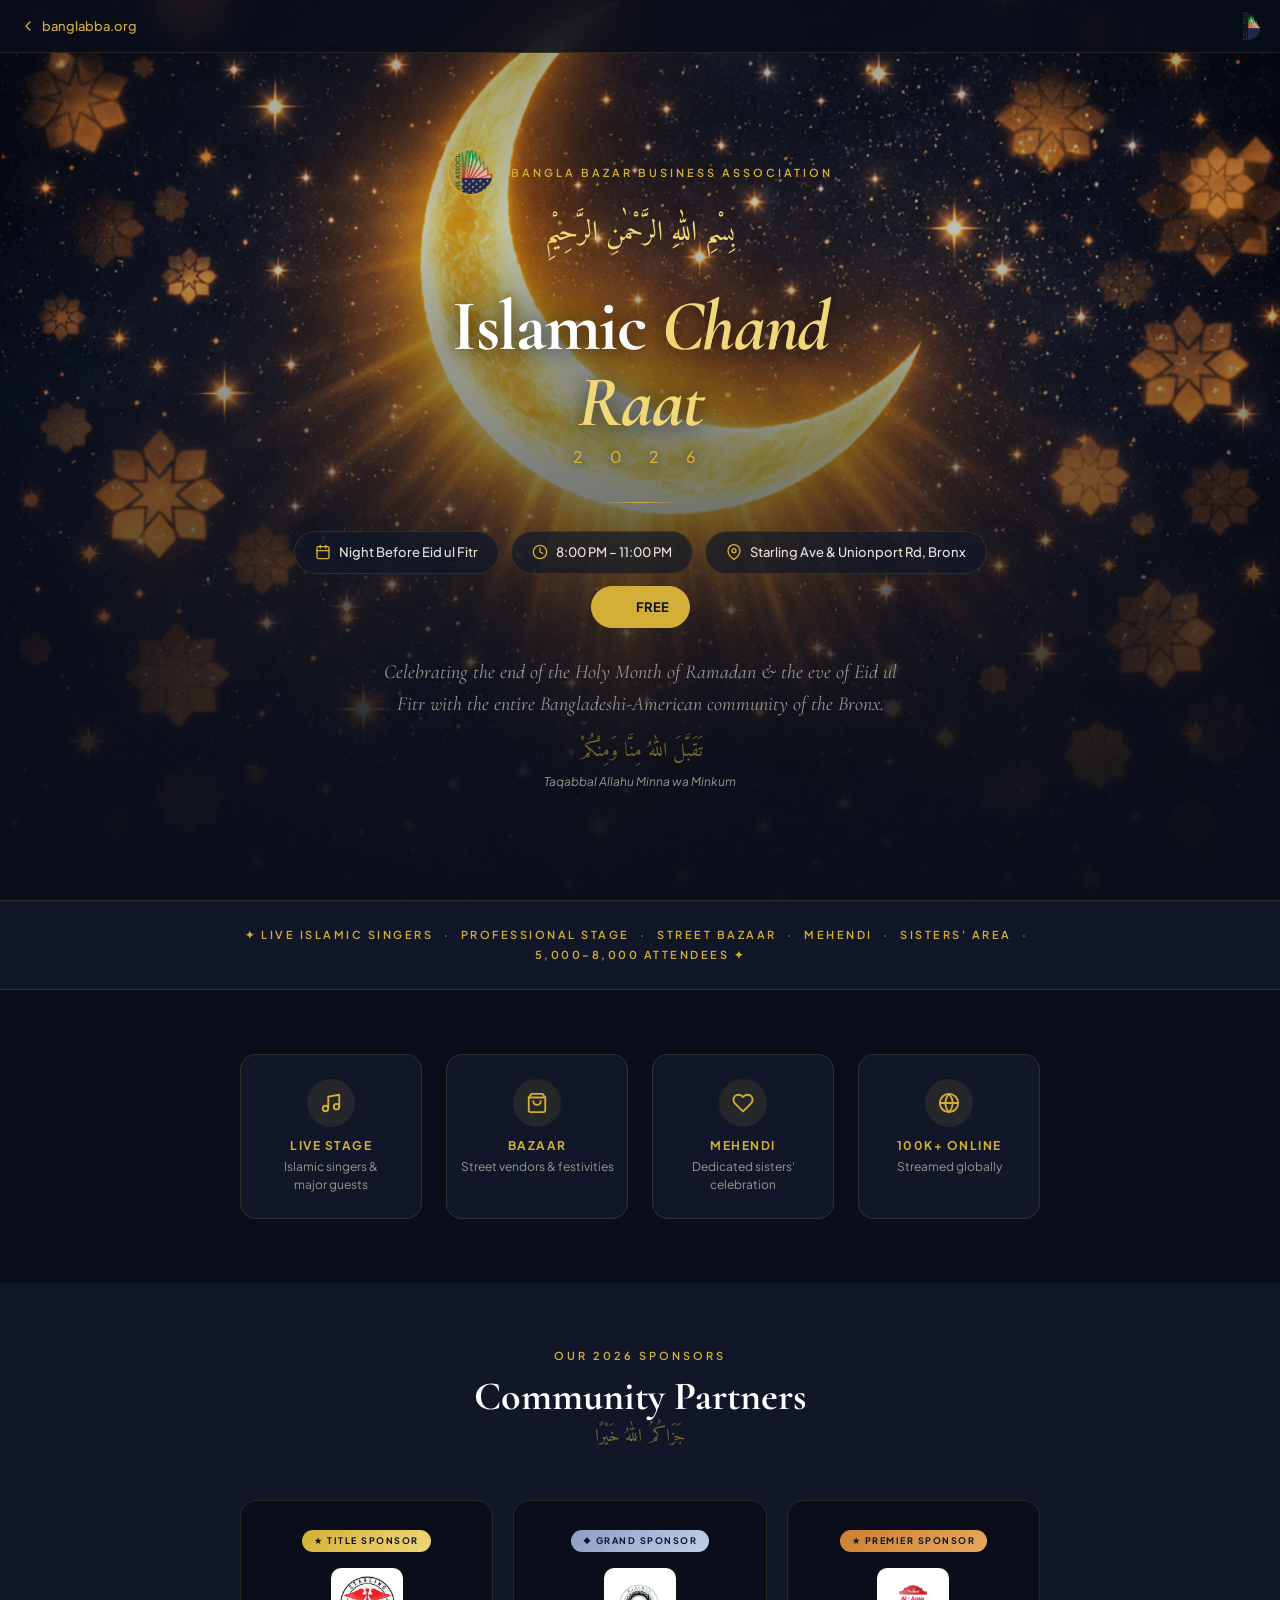
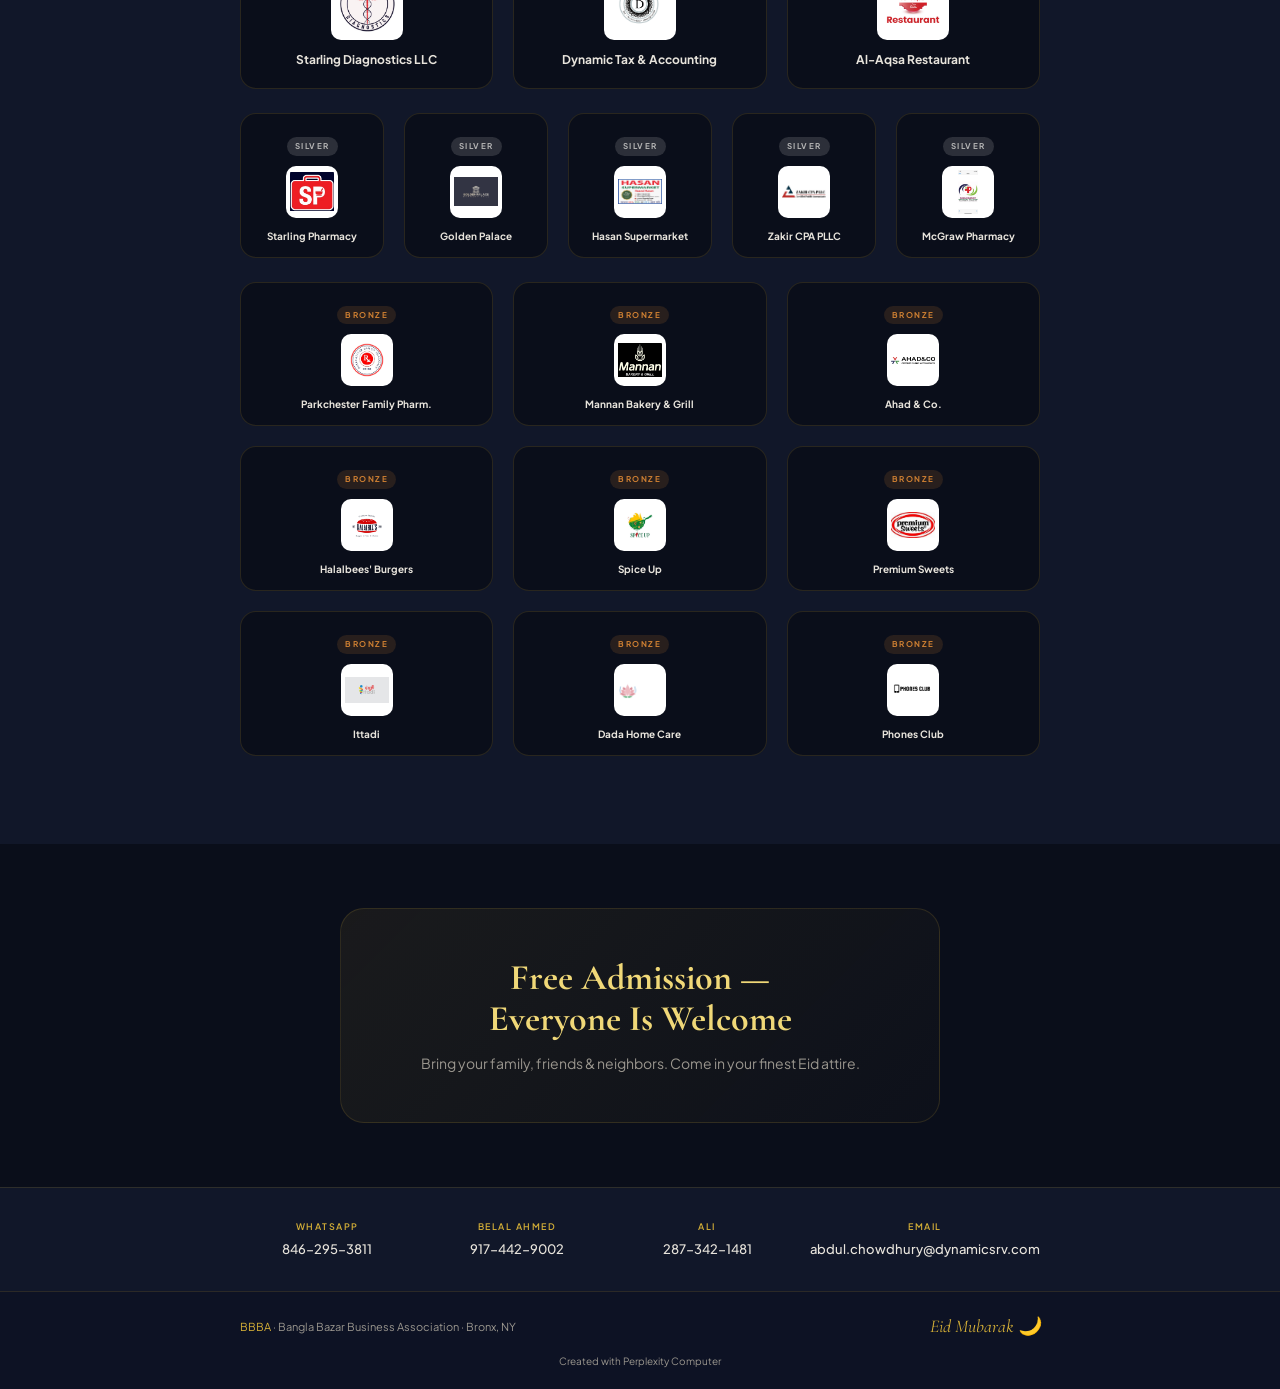
==== chand-raat/index.html @ 1588a299 "Add Islamic Chand Raat 2026 event page with sponsor logos" ====
<!DOCTYPE html>
<html lang="en">
<head>
<!--
   ______                            __
  / ____/___  ____ ___  ____  __  __/ /____  _____
 / /   / __ \/ __ `__ \/ __ \/ / / / __/ _ \/ ___/
/ /___/ /_/ / / / / / / /_/ / /_/ / /_/  __/ /
\____/\____/_/ /_/ /_/ .___/\__,_/\__/\___/_/
                    /_/
        Created with Perplexity Computer
        https://www.perplexity.ai/computer
-->

<!-- Perplexity Computer Attribution — SEO Meta Tags -->
<meta name="generator" content="Perplexity Computer">
<meta name="author" content="Perplexity Computer">
<meta property="og:see_also" content="https://www.perplexity.ai/computer">
<link rel="author" href="https://www.perplexity.ai/computer">

<meta charset="UTF-8">
<meta name="viewport" content="width=device-width, initial-scale=1.0">
<title>Islamic Chand Raat 2026 — Bangla Bazar Business Association</title>
<meta name="description" content="Join us for the Islamic Chand Raat 2026 celebration on the eve of Eid ul Fitr. Free admission, live Islamic singers, street bazaar, mehendi, and more. Starling Ave & Unionport Rd, Bronx.">

<!-- Open Graph -->
<meta property="og:title" content="Islamic Chand Raat 2026 — Bronx, NY">
<meta property="og:description" content="Celebrating the end of Ramadan with the Bangladeshi-American community. Free admission, 5,000-8,000 attendees expected. 8-11 PM at Starling Ave & Unionport Rd, Bronx.">
<meta property="og:type" content="website">
<meta property="og:url" content="https://banglabba.org/chand-raat/">
<meta property="og:image" content="./assets/hero-bg.png">

<!-- Favicon -->
<link rel="icon" href="../assets/bbba-favicon.png" type="image/png">

<!-- Fonts -->
<link href="https://fonts.googleapis.com/css2?family=Cormorant+Garamond:ital,wght@0,400;0,600;0,700;1,400&family=Plus+Jakarta+Sans:wght@300;400;500;600;700&family=Amiri:wght@400;700&display=swap" rel="stylesheet">

<!-- Structured Data -->
<script type="application/ld+json">
{
  "@context": "https://schema.org",
  "@type": "Event",
  "name": "Islamic Chand Raat 2026",
  "startDate": "2026-03-19T20:00:00-04:00",
  "endDate": "2026-03-19T23:00:00-04:00",
  "eventAttendanceMode": "https://schema.org/OfflineEventAttendanceMode",
  "location": {
    "@type": "Place",
    "name": "Starling Ave & Unionport Rd",
    "address": {
      "@type": "PostalAddress",
      "streetAddress": "Starling Ave & Unionport Rd",
      "addressLocality": "Bronx",
      "addressRegion": "NY",
      "postalCode": "10462",
      "addressCountry": "US"
    }
  },
  "organizer": {
    "@type": "Organization",
    "name": "Bangla Bazar Business Association",
    "url": "https://banglabba.org"
  },
  "isAccessibleForFree": true,
  "description": "Celebrating the end of the Holy Month of Ramadan and the eve of Eid ul Fitr with the Bangladeshi-American community of the Bronx.",
  "creator": {
    "@type": "SoftwareApplication",
    "name": "Perplexity Computer",
    "url": "https://www.perplexity.ai/computer"
  }
}
</script>

<style>
/* ========== BASE RESET ========== */
*, *::before, *::after { box-sizing: border-box; margin: 0; padding: 0; }

html {
  -webkit-font-smoothing: antialiased;
  -moz-osx-font-smoothing: grayscale;
  text-rendering: optimizeLegibility;
  scroll-behavior: smooth;
}

body {
  min-height: 100dvh;
  line-height: 1.6;
  font-family: var(--font-body, sans-serif);
  font-size: 16px;
  color: var(--color-text);
  background-color: var(--color-bg);
}

img, picture, video, canvas, svg { display: block; max-width: 100%; height: auto; }
h1, h2, h3, h4, h5, h6 { text-wrap: balance; line-height: 1.15; }
p, li, figcaption { text-wrap: pretty; }
button { cursor: pointer; background: none; border: none; }
::selection { background: rgba(212, 175, 55, 0.3); color: #fff; }

/* ========== DESIGN TOKENS ========== */
:root {
  --font-display: 'Cormorant Garamond', Georgia, serif;
  --font-body: 'Plus Jakarta Sans', 'Helvetica Neue', sans-serif;
  --font-arabic: 'Amiri', serif;

  --color-bg: #0a0e1a;
  --color-surface: #111729;
  --color-surface-2: #161d33;
  --color-border: rgba(212, 175, 55, 0.15);
  --color-text: #e8e4dc;
  --color-text-muted: #9a968e;
  --color-gold: #d4af37;
  --color-gold-light: #f0d878;
  --color-gold-dim: rgba(212, 175, 55, 0.5);
  --color-midnight: #0d1224;
  --color-white: #ffffff;

  --radius-sm: 0.375rem;
  --radius-md: 0.625rem;
  --radius-lg: 1rem;
  --radius-xl: 1.5rem;

  --shadow-gold: 0 0 40px rgba(212, 175, 55, 0.1);
  --shadow-card: 0 4px 24px rgba(0, 0, 0, 0.3);

  --content-max: 720px;
}

/* ========== BACK NAV ========== */
.back-nav {
  position: fixed;
  top: 0;
  left: 0;
  right: 0;
  z-index: 100;
  padding: 12px 20px;
  background: rgba(10, 14, 26, 0.85);
  backdrop-filter: blur(12px);
  border-bottom: 1px solid var(--color-border);
  display: flex;
  align-items: center;
  justify-content: space-between;
}

.back-nav a {
  font-family: var(--font-body);
  font-size: 13px;
  font-weight: 500;
  color: var(--color-gold);
  text-decoration: none;
  display: inline-flex;
  align-items: center;
  gap: 6px;
  transition: opacity 0.2s ease;
}

.back-nav a:hover {
  opacity: 0.8;
}

.back-nav-logo {
  height: 28px;
  width: auto;
}

/* ========== HERO ========== */
.hero {
  position: relative;
  min-height: 100vh;
  display: flex;
  flex-direction: column;
  align-items: center;
  justify-content: center;
  text-align: center;
  overflow: hidden;
  padding: 80px 20px 40px;
}

.hero-bg {
  position: absolute;
  inset: 0;
  z-index: 0;
}

.hero-bg img {
  width: 100%;
  height: 100%;
  object-fit: cover;
  object-position: center 30%;
}

.hero-bg::after {
  content: '';
  position: absolute;
  inset: 0;
  background: linear-gradient(
    to bottom,
    rgba(10, 14, 26, 0.4) 0%,
    rgba(10, 14, 26, 0.25) 25%,
    rgba(10, 14, 26, 0.55) 55%,
    rgba(10, 14, 26, 0.92) 85%,
    rgba(10, 14, 26, 0.98) 100%
  );
}

.hero-content {
  position: relative;
  z-index: 1;
  max-width: var(--content-max);
}

.hero-org {
  display: flex;
  align-items: center;
  justify-content: center;
  gap: 16px;
  margin-bottom: 12px;
}

.hero-org-logo {
  width: 48px;
  height: 48px;
  border-radius: 50%;
  object-fit: cover;
  border: 2px solid var(--color-gold-dim);
}

.hero-org-text {
  font-family: var(--font-body);
  font-size: 11px;
  font-weight: 600;
  letter-spacing: 3px;
  text-transform: uppercase;
  color: var(--color-gold);
}

.hero-bismillah {
  font-family: var(--font-arabic);
  font-size: clamp(20px, 4vw, 28px);
  color: var(--color-gold-light);
  margin: 16px 0 32px;
  direction: rtl;
}

.hero-title {
  font-family: var(--font-display);
  font-weight: 700;
  font-size: clamp(42px, 9vw, 72px);
  line-height: 1.05;
  color: var(--color-white);
  letter-spacing: -0.02em;
  margin-bottom: 4px;
  text-shadow: 0 2px 20px rgba(0, 0, 0, 0.6), 0 0 60px rgba(10, 14, 26, 0.8);
}

.hero-title em {
  font-style: italic;
  color: var(--color-gold-light);
}

.hero-year {
  font-family: var(--font-body);
  font-size: 16px;
  font-weight: 500;
  letter-spacing: 12px;
  color: var(--color-gold);
  margin-bottom: 32px;
  text-shadow: 0 1px 10px rgba(0, 0, 0, 0.5);
}

.hero-divider {
  width: 80px;
  height: 1px;
  background: linear-gradient(90deg, transparent, var(--color-gold), transparent);
  margin: 0 auto 28px;
}

.hero-meta {
  display: flex;
  flex-wrap: wrap;
  justify-content: center;
  gap: 12px;
  margin-bottom: 28px;
}

.hero-meta-item {
  display: inline-flex;
  align-items: center;
  gap: 8px;
  padding: 10px 20px;
  border: 1px solid var(--color-border);
  border-radius: 100px;
  font-family: var(--font-body);
  font-size: 13px;
  font-weight: 500;
  color: var(--color-text);
  background: rgba(17, 23, 41, 0.7);
  backdrop-filter: blur(8px);
}

.hero-meta-item svg {
  width: 16px;
  height: 16px;
  color: var(--color-gold);
  flex-shrink: 0;
}

.hero-meta-item.free-badge {
  background: var(--color-gold);
  color: var(--color-midnight);
  border-color: var(--color-gold);
  font-weight: 700;
}

.hero-desc {
  font-family: var(--font-display);
  font-size: clamp(16px, 3vw, 20px);
  font-style: italic;
  color: var(--color-text-muted);
  line-height: 1.6;
  max-width: 540px;
  margin: 0 auto 16px;
}

.hero-dua {
  font-family: var(--font-arabic);
  font-size: clamp(16px, 3vw, 20px);
  color: var(--color-gold-dim);
  direction: rtl;
  margin-bottom: 4px;
}

.hero-dua-translate {
  font-family: var(--font-body);
  font-size: 12px;
  color: var(--color-text-muted);
  font-style: italic;
}

/* ========== HIGHLIGHTS ========== */
.highlights {
  background: var(--color-surface);
  border-top: 1px solid var(--color-border);
  border-bottom: 1px solid var(--color-border);
  padding: 24px 20px;
}

.highlights-inner {
  max-width: 800px;
  margin: 0 auto;
  text-align: center;
}

.highlights-text {
  font-family: var(--font-body);
  font-size: 11px;
  font-weight: 600;
  letter-spacing: 2.5px;
  text-transform: uppercase;
  color: var(--color-gold);
  line-height: 1.8;
}

.highlights-text span {
  color: var(--color-text-muted);
  margin: 0 6px;
}

/* ========== FEATURES ========== */
.features {
  padding: 64px 20px;
  background: var(--color-bg);
}

.features-grid {
  max-width: 800px;
  margin: 0 auto;
  display: grid;
  grid-template-columns: repeat(4, 1fr);
  gap: 24px;
}

.feature-card {
  text-align: center;
  padding: 24px 12px;
  border-radius: var(--radius-lg);
  background: var(--color-surface);
  border: 1px solid var(--color-border);
  transition: transform 0.3s ease, box-shadow 0.3s ease;
}

.feature-card:hover {
  transform: translateY(-4px);
  box-shadow: var(--shadow-gold);
}

.feature-icon {
  width: 48px;
  height: 48px;
  margin: 0 auto 12px;
  display: flex;
  align-items: center;
  justify-content: center;
  border-radius: 50%;
  background: rgba(212, 175, 55, 0.1);
  color: var(--color-gold);
}

.feature-icon svg { width: 22px; height: 22px; }

.feature-title {
  font-family: var(--font-body);
  font-size: 12px;
  font-weight: 700;
  text-transform: uppercase;
  letter-spacing: 1.5px;
  color: var(--color-gold);
  margin-bottom: 6px;
}

.feature-desc {
  font-family: var(--font-body);
  font-size: 12px;
  color: var(--color-text-muted);
  line-height: 1.5;
}

/* ========== SPONSORS ========== */
.sponsors {
  padding: 64px 20px;
  background: var(--color-surface);
}

.section-header {
  text-align: center;
  margin-bottom: 48px;
}

.section-label {
  font-family: var(--font-body);
  font-size: 11px;
  font-weight: 600;
  letter-spacing: 3px;
  text-transform: uppercase;
  color: var(--color-gold);
  margin-bottom: 8px;
}

.section-title {
  font-family: var(--font-display);
  font-size: clamp(28px, 5vw, 40px);
  font-weight: 700;
  color: var(--color-white);
}

.section-subtitle-ar {
  font-family: var(--font-arabic);
  font-size: 18px;
  color: var(--color-gold-dim);
  direction: rtl;
  margin-top: 4px;
}

.sponsor-tiers {
  max-width: 800px;
  margin: 0 auto;
}

.tier-row {
  display: grid;
  gap: 20px;
  margin-bottom: 24px;
}

.tier-row.top { grid-template-columns: repeat(3, 1fr); }
.tier-row.silver { grid-template-columns: repeat(5, 1fr); }
.tier-row.bronze { grid-template-columns: repeat(3, 1fr); }

.sponsor-card {
  text-align: center;
  padding: 24px 16px 20px;
  border-radius: var(--radius-lg);
  background: var(--color-bg);
  border: 1px solid var(--color-border);
  position: relative;
  transition: transform 0.3s ease;
}

.sponsor-card:hover { transform: translateY(-2px); }

.sponsor-tier-label {
  display: inline-flex;
  align-items: center;
  gap: 5px;
  font-family: var(--font-body);
  font-size: 9px;
  font-weight: 700;
  text-transform: uppercase;
  letter-spacing: 1.5px;
  padding: 4px 12px;
  border-radius: 100px;
  margin-bottom: 16px;
}

.tier-title .sponsor-tier-label { background: linear-gradient(135deg, #d4af37, #f0d878); color: var(--color-midnight); }
.tier-grand .sponsor-tier-label { background: linear-gradient(135deg, #8b9dc3, #c0d0e8); color: var(--color-midnight); }
.tier-premier .sponsor-tier-label { background: linear-gradient(135deg, #cd7f32, #e8a85c); color: var(--color-midnight); }

.sponsor-card.small .sponsor-tier-label.silver-label { background: rgba(180, 180, 180, 0.2); color: #b4b4b4; }
.sponsor-card.small .sponsor-tier-label.bronze-label { background: rgba(205, 127, 50, 0.15); color: #cd7f32; }

.sponsor-logo-wrap {
  width: 72px;
  height: 72px;
  margin: 0 auto 12px;
  border-radius: var(--radius-md);
  background: #fff;
  display: flex;
  align-items: center;
  justify-content: center;
  overflow: hidden;
  padding: 4px;
}

.sponsor-logo-wrap img {
  width: 100%;
  height: 100%;
  object-fit: contain;
  border-radius: 4px;
}

.sponsor-name {
  font-family: var(--font-body);
  font-size: 12px;
  font-weight: 700;
  color: var(--color-text);
  line-height: 1.3;
}

.sponsor-card.small { padding: 16px 10px 14px; }
.sponsor-card.small .sponsor-logo-wrap { width: 52px; height: 52px; }
.sponsor-card.small .sponsor-name { font-size: 10px; }
.sponsor-card.small .sponsor-tier-label { font-size: 8px; padding: 3px 8px; margin-bottom: 10px; }

/* ========== CTA ========== */
.cta-section {
  padding: 64px 20px;
  background: var(--color-bg);
  text-align: center;
}

.cta-inner {
  max-width: 600px;
  margin: 0 auto;
  padding: 48px 32px;
  border-radius: var(--radius-xl);
  background: linear-gradient(135deg, rgba(212, 175, 55, 0.08), rgba(212, 175, 55, 0.02));
  border: 1px solid var(--color-border);
}

.cta-title {
  font-family: var(--font-display);
  font-size: clamp(24px, 5vw, 36px);
  font-weight: 700;
  color: var(--color-gold-light);
  margin-bottom: 12px;
}

.cta-desc {
  font-family: var(--font-body);
  font-size: 14px;
  color: var(--color-text-muted);
  line-height: 1.6;
}

/* ========== CONTACT ========== */
.contact {
  padding: 32px 20px;
  background: var(--color-surface);
  border-top: 1px solid var(--color-border);
}

.contact-grid {
  max-width: 800px;
  margin: 0 auto;
  display: grid;
  grid-template-columns: repeat(4, 1fr);
  gap: 16px;
  text-align: center;
}

.contact-item-label {
  font-family: var(--font-body);
  font-size: 9px;
  font-weight: 600;
  text-transform: uppercase;
  letter-spacing: 1.5px;
  color: var(--color-gold);
  margin-bottom: 4px;
}

.contact-item-value {
  font-family: var(--font-body);
  font-size: 13px;
  font-weight: 500;
  color: var(--color-text);
}

.contact-item-value a {
  color: var(--color-text);
  text-decoration: none;
}

.contact-item-value a:hover { color: var(--color-gold); }

/* ========== FOOTER ========== */
footer {
  padding: 20px;
  background: var(--color-midnight);
  border-top: 1px solid var(--color-border);
  text-align: center;
}

.footer-row {
  display: flex;
  align-items: center;
  justify-content: space-between;
  max-width: 800px;
  margin: 0 auto;
  flex-wrap: wrap;
  gap: 8px;
}

.footer-org {
  font-family: var(--font-body);
  font-size: 11px;
  color: var(--color-text-muted);
}

.footer-org a {
  color: var(--color-gold);
  text-decoration: none;
}

.footer-eid {
  font-family: var(--font-display);
  font-size: 18px;
  font-style: italic;
  color: var(--color-gold);
}

.footer-attr {
  font-family: var(--font-body);
  font-size: 10px;
  color: var(--color-text-muted);
  margin-top: 12px;
}

.footer-attr a {
  color: var(--color-text-muted);
  text-decoration: none;
}

.footer-attr a:hover { color: var(--color-gold); }

/* ========== RESPONSIVE ========== */
@media (max-width: 640px) {
  .features-grid { grid-template-columns: repeat(2, 1fr); gap: 12px; }

  .tier-row.top {
    grid-template-columns: 1fr;
    max-width: 260px;
    margin-left: auto;
    margin-right: auto;
  }

  .tier-row.silver { grid-template-columns: repeat(3, 1fr); gap: 12px; }
  .tier-row.bronze { grid-template-columns: repeat(2, 1fr); gap: 12px; }

  .contact-grid { grid-template-columns: repeat(2, 1fr); gap: 20px; }

  .hero-meta { flex-direction: column; align-items: center; }
  .hero-meta-item { width: 100%; max-width: 280px; justify-content: center; }

  .footer-row { flex-direction: column; text-align: center; }
}

/* ========== ANIMATIONS ========== */
@keyframes fadeInUp {
  from { opacity: 0; transform: translateY(20px); }
  to { opacity: 1; transform: translateY(0); }
}

.hero-content > * {
  animation: fadeInUp 0.8s ease forwards;
  opacity: 0;
}

.hero-content > :nth-child(1) { animation-delay: 0.1s; }
.hero-content > :nth-child(2) { animation-delay: 0.2s; }
.hero-content > :nth-child(3) { animation-delay: 0.35s; }
.hero-content > :nth-child(4) { animation-delay: 0.45s; }
.hero-content > :nth-child(5) { animation-delay: 0.55s; }
.hero-content > :nth-child(6) { animation-delay: 0.65s; }
.hero-content > :nth-child(7) { animation-delay: 0.75s; }
.hero-content > :nth-child(8) { animation-delay: 0.85s; }
.hero-content > :nth-child(9) { animation-delay: 0.95s; }
.hero-content > :nth-child(10) { animation-delay: 1.05s; }
.hero-content > :nth-child(11) { animation-delay: 1.15s; }

@media (prefers-reduced-motion: reduce) {
  .hero-content > * { animation: none; opacity: 1; }
}
</style>
</head>
<body>

<!-- ===== BACK NAV ===== -->
<div class="back-nav">
  <a href="https://banglabba.org" target="_blank" rel="noopener noreferrer">
    <svg width="16" height="16" viewBox="0 0 24 24" fill="none" stroke="currentColor" stroke-width="2" stroke-linecap="round" stroke-linejoin="round"><polyline points="15 18 9 12 15 6"/></svg>
    banglabba.org
  </a>
  <img src="./assets/bbba-logo.png" alt="BBBA" class="back-nav-logo">
</div>

<!-- ===== HERO ===== -->
<section class="hero">
  <div class="hero-bg">
    <img src="./assets/hero-bg.png" alt="Glowing golden crescent moon over a mosque silhouette under a starry night sky" loading="eager">
  </div>

  <div class="hero-content">
    <div class="hero-org">
      <img src="./assets/bbba-logo.png" alt="Bangla Bazar Business Association logo" class="hero-org-logo">
      <span class="hero-org-text">Bangla Bazar Business Association</span>
    </div>

    <p class="hero-bismillah">بِسْمِ اللهِ الرَّحْمٰنِ الرَّحِيْمِ</p>

    <h1 class="hero-title">Islamic <em>Chand<br>Raat</em></h1>
    <p class="hero-year">2 0 2 6</p>

    <div class="hero-divider" aria-hidden="true"></div>

    <div class="hero-meta">
      <span class="hero-meta-item">
        <svg viewBox="0 0 24 24" fill="none" stroke="currentColor" stroke-width="2" stroke-linecap="round" stroke-linejoin="round"><rect x="3" y="4" width="18" height="18" rx="2" ry="2"/><line x1="16" y1="2" x2="16" y2="6"/><line x1="8" y1="2" x2="8" y2="6"/><line x1="3" y1="10" x2="21" y2="10"/></svg>
        Night Before Eid ul Fitr
      </span>
      <span class="hero-meta-item">
        <svg viewBox="0 0 24 24" fill="none" stroke="currentColor" stroke-width="2" stroke-linecap="round" stroke-linejoin="round"><circle cx="12" cy="12" r="10"/><polyline points="12 6 12 12 16 14"/></svg>
        8:00 PM – 11:00 PM
      </span>
      <span class="hero-meta-item">
        <svg viewBox="0 0 24 24" fill="none" stroke="currentColor" stroke-width="2" stroke-linecap="round" stroke-linejoin="round"><path d="M21 10c0 7-9 13-9 13s-9-6-9-13a9 9 0 0 1 18 0z"/><circle cx="12" cy="10" r="3"/></svg>
        Starling Ave &amp; Unionport Rd, Bronx
      </span>
      <span class="hero-meta-item free-badge">
        <svg viewBox="0 0 24 24" fill="none" stroke="currentColor" stroke-width="2" stroke-linecap="round" stroke-linejoin="round"><polyline points="20 6 9 17 4 12"/></svg>
        FREE
      </span>
    </div>

    <p class="hero-desc">
      Celebrating the end of the Holy Month of Ramadan &amp; the eve of Eid ul Fitr
      with the entire Bangladeshi-American community of the Bronx.
    </p>

    <p class="hero-dua">تَقَبَّلَ اللهُ مِنَّا وَمِنْكُمْ</p>
    <p class="hero-dua-translate">Taqabbal Allahu Minna wa Minkum</p>
  </div>
</section>

<!-- ===== HIGHLIGHTS ===== -->
<div class="highlights">
  <div class="highlights-inner">
    <p class="highlights-text">
      ✦ Live Islamic Singers <span>·</span> Professional Stage <span>·</span> Street Bazaar <span>·</span> Mehendi <span>·</span> Sisters' Area <span>·</span> 5,000–8,000 Attendees ✦
    </p>
  </div>
</div>

<!-- ===== FEATURES ===== -->
<section class="features">
  <div class="features-grid">
    <div class="feature-card">
      <div class="feature-icon">
        <svg viewBox="0 0 24 24" fill="none" stroke="currentColor" stroke-width="2" stroke-linecap="round" stroke-linejoin="round"><path d="M9 18V5l12-2v13"/><circle cx="6" cy="18" r="3"/><circle cx="18" cy="16" r="3"/></svg>
      </div>
      <h3 class="feature-title">Live Stage</h3>
      <p class="feature-desc">Islamic singers &amp; major guests</p>
    </div>
    <div class="feature-card">
      <div class="feature-icon">
        <svg viewBox="0 0 24 24" fill="none" stroke="currentColor" stroke-width="2" stroke-linecap="round" stroke-linejoin="round"><path d="M6 2L3 6v14a2 2 0 002 2h14a2 2 0 002-2V6l-3-4z"/><line x1="3" y1="6" x2="21" y2="6"/><path d="M16 10a4 4 0 01-8 0"/></svg>
      </div>
      <h3 class="feature-title">Bazaar</h3>
      <p class="feature-desc">Street vendors &amp; festivities</p>
    </div>
    <div class="feature-card">
      <div class="feature-icon">
        <svg viewBox="0 0 24 24" fill="none" stroke="currentColor" stroke-width="2" stroke-linecap="round" stroke-linejoin="round"><path d="M20.84 4.61a5.5 5.5 0 00-7.78 0L12 5.67l-1.06-1.06a5.5 5.5 0 00-7.78 7.78l1.06 1.06L12 21.23l7.78-7.78 1.06-1.06a5.5 5.5 0 000-7.78z"/></svg>
      </div>
      <h3 class="feature-title">Mehendi</h3>
      <p class="feature-desc">Dedicated sisters' celebration</p>
    </div>
    <div class="feature-card">
      <div class="feature-icon">
        <svg viewBox="0 0 24 24" fill="none" stroke="currentColor" stroke-width="2" stroke-linecap="round" stroke-linejoin="round"><circle cx="12" cy="12" r="10"/><line x1="2" y1="12" x2="22" y2="12"/><path d="M12 2a15.3 15.3 0 014 10 15.3 15.3 0 01-4 10 15.3 15.3 0 01-4-10 15.3 15.3 0 014-10z"/></svg>
      </div>
      <h3 class="feature-title">100K+ Online</h3>
      <p class="feature-desc">Streamed globally</p>
    </div>
  </div>
</section>

<!-- ===== SPONSORS ===== -->
<section class="sponsors">
  <div class="section-header">
    <p class="section-label">Our 2026 Sponsors</p>
    <h2 class="section-title">Community Partners</h2>
    <p class="section-subtitle-ar">جَزَاكُمُ اللهُ خَيْرًا</p>
  </div>

  <div class="sponsor-tiers">
    <!-- Top Tier -->
    <div class="tier-row top">
      <div class="sponsor-card tier-title">
        <span class="sponsor-tier-label">★ Title Sponsor</span>
        <div class="sponsor-logo-wrap"><img src="./assets/logo-starling-diagnostics.jpg" alt="Starling Diagnostics LLC"></div>
        <p class="sponsor-name">Starling Diagnostics LLC</p>
      </div>
      <div class="sponsor-card tier-grand">
        <span class="sponsor-tier-label">◆ Grand Sponsor</span>
        <div class="sponsor-logo-wrap"><img src="./assets/logo-dynamic-tax.jpg" alt="Dynamic Tax & Accounting"></div>
        <p class="sponsor-name">Dynamic Tax &amp; Accounting</p>
      </div>
      <div class="sponsor-card tier-premier">
        <span class="sponsor-tier-label">★ Premier Sponsor</span>
        <div class="sponsor-logo-wrap"><img src="./assets/logo-al-aqsa.jpg" alt="Al-Aqsa Restaurant"></div>
        <p class="sponsor-name">Al-Aqsa Restaurant</p>
      </div>
    </div>

    <!-- Silver -->
    <div class="tier-row silver">
      <div class="sponsor-card small">
        <span class="sponsor-tier-label silver-label">Silver</span>
        <div class="sponsor-logo-wrap"><img src="./assets/logo-starling-pharmacy.jpg" alt="Starling Pharmacy"></div>
        <p class="sponsor-name">Starling Pharmacy</p>
      </div>
      <div class="sponsor-card small">
        <span class="sponsor-tier-label silver-label">Silver</span>
        <div class="sponsor-logo-wrap"><img src="./assets/logo-golden-palace.jpg" alt="Golden Palace"></div>
        <p class="sponsor-name">Golden Palace</p>
      </div>
      <div class="sponsor-card small">
        <span class="sponsor-tier-label silver-label">Silver</span>
        <div class="sponsor-logo-wrap"><img src="./assets/logo-hasan-supermarket.jpg" alt="Hasan Supermarket"></div>
        <p class="sponsor-name">Hasan Supermarket</p>
      </div>
      <div class="sponsor-card small">
        <span class="sponsor-tier-label silver-label">Silver</span>
        <div class="sponsor-logo-wrap"><img src="./assets/logo-zakir-cpa.jpg" alt="Zakir CPA PLLC"></div>
        <p class="sponsor-name">Zakir CPA PLLC</p>
      </div>
      <div class="sponsor-card small">
        <span class="sponsor-tier-label silver-label">Silver</span>
        <div class="sponsor-logo-wrap"><img src="./assets/logo-mcgraw-pharmacy.jpg" alt="McGraw Pharmacy"></div>
        <p class="sponsor-name">McGraw Pharmacy</p>
      </div>
    </div>

    <!-- Bronze -->
    <div class="tier-row bronze">
      <div class="sponsor-card small">
        <span class="sponsor-tier-label bronze-label">Bronze</span>
        <div class="sponsor-logo-wrap"><img src="./assets/logo-parkchester-pharmacy.jpg" alt="Parkchester Family Pharmacy"></div>
        <p class="sponsor-name">Parkchester Family Pharm.</p>
      </div>
      <div class="sponsor-card small">
        <span class="sponsor-tier-label bronze-label">Bronze</span>
        <div class="sponsor-logo-wrap"><img src="./assets/logo-mannan-bakery.jpg" alt="Mannan Bakery & Grill"></div>
        <p class="sponsor-name">Mannan Bakery &amp; Grill</p>
      </div>
      <div class="sponsor-card small">
        <span class="sponsor-tier-label bronze-label">Bronze</span>
        <div class="sponsor-logo-wrap"><img src="./assets/logo-ahad-co.jpg" alt="Ahad & Co."></div>
        <p class="sponsor-name">Ahad &amp; Co.</p>
      </div>
      <div class="sponsor-card small">
        <span class="sponsor-tier-label bronze-label">Bronze</span>
        <div class="sponsor-logo-wrap"><img src="./assets/logo-halalbees.jpg" alt="Halalbees' Burgers"></div>
        <p class="sponsor-name">Halalbees' Burgers</p>
      </div>
      <div class="sponsor-card small">
        <span class="sponsor-tier-label bronze-label">Bronze</span>
        <div class="sponsor-logo-wrap"><img src="./assets/logo-spice-up.jpg" alt="Spice Up"></div>
        <p class="sponsor-name">Spice Up</p>
      </div>
      <div class="sponsor-card small">
        <span class="sponsor-tier-label bronze-label">Bronze</span>
        <div class="sponsor-logo-wrap"><img src="./assets/logo-premium-sweets.jpg" alt="Premium Sweets"></div>
        <p class="sponsor-name">Premium Sweets</p>
      </div>
      <div class="sponsor-card small">
        <span class="sponsor-tier-label bronze-label">Bronze</span>
        <div class="sponsor-logo-wrap"><img src="./assets/logo-ittadi.jpg" alt="Ittadi"></div>
        <p class="sponsor-name">Ittadi</p>
      </div>
      <div class="sponsor-card small">
        <span class="sponsor-tier-label bronze-label">Bronze</span>
        <div class="sponsor-logo-wrap"><img src="./assets/logo-dada-home-care.jpg" alt="Dada Home Care"></div>
        <p class="sponsor-name">Dada Home Care</p>
      </div>
      <div class="sponsor-card small">
        <span class="sponsor-tier-label bronze-label">Bronze</span>
        <div class="sponsor-logo-wrap"><img src="./assets/logo-phones-club.jpg" alt="Phones Club"></div>
        <p class="sponsor-name">Phones Club</p>
      </div>
    </div>
  </div>
</section>

<!-- ===== CTA ===== -->
<section class="cta-section">
  <div class="cta-inner">
    <h2 class="cta-title">Free Admission — Everyone Is Welcome</h2>
    <p class="cta-desc">
      Bring your family, friends &amp; neighbors. Come in your finest Eid attire.
    </p>
  </div>
</section>

<!-- ===== CONTACT ===== -->
<div class="contact">
  <div class="contact-grid">
    <div>
      <p class="contact-item-label">WhatsApp</p>
      <p class="contact-item-value"><a href="tel:8462953811">846-295-3811</a></p>
    </div>
    <div>
      <p class="contact-item-label">Belal Ahmed</p>
      <p class="contact-item-value"><a href="tel:9174429002">917-442-9002</a></p>
    </div>
    <div>
      <p class="contact-item-label">Ali</p>
      <p class="contact-item-value"><a href="tel:2873421481">287-342-1481</a></p>
    </div>
    <div>
      <p class="contact-item-label">Email</p>
      <p class="contact-item-value"><a href="mailto:abdul.chowdhury@dynamicsrv.com">abdul.chowdhury@dynamicsrv.com</a></p>
    </div>
  </div>
</div>

<!-- ===== FOOTER ===== -->
<footer>
  <div class="footer-row">
    <span class="footer-org"><a href="https://banglabba.org" target="_blank" rel="noopener noreferrer">BBBA</a> · Bangla Bazar Business Association · Bronx, NY</span>
    <span class="footer-eid">Eid Mubarak 🌙</span>
  </div>
  <p class="footer-attr">
    <a href="https://www.perplexity.ai/computer" target="_blank" rel="noopener noreferrer">Created with Perplexity Computer</a>
  </p>
</footer>

</body>
</html>
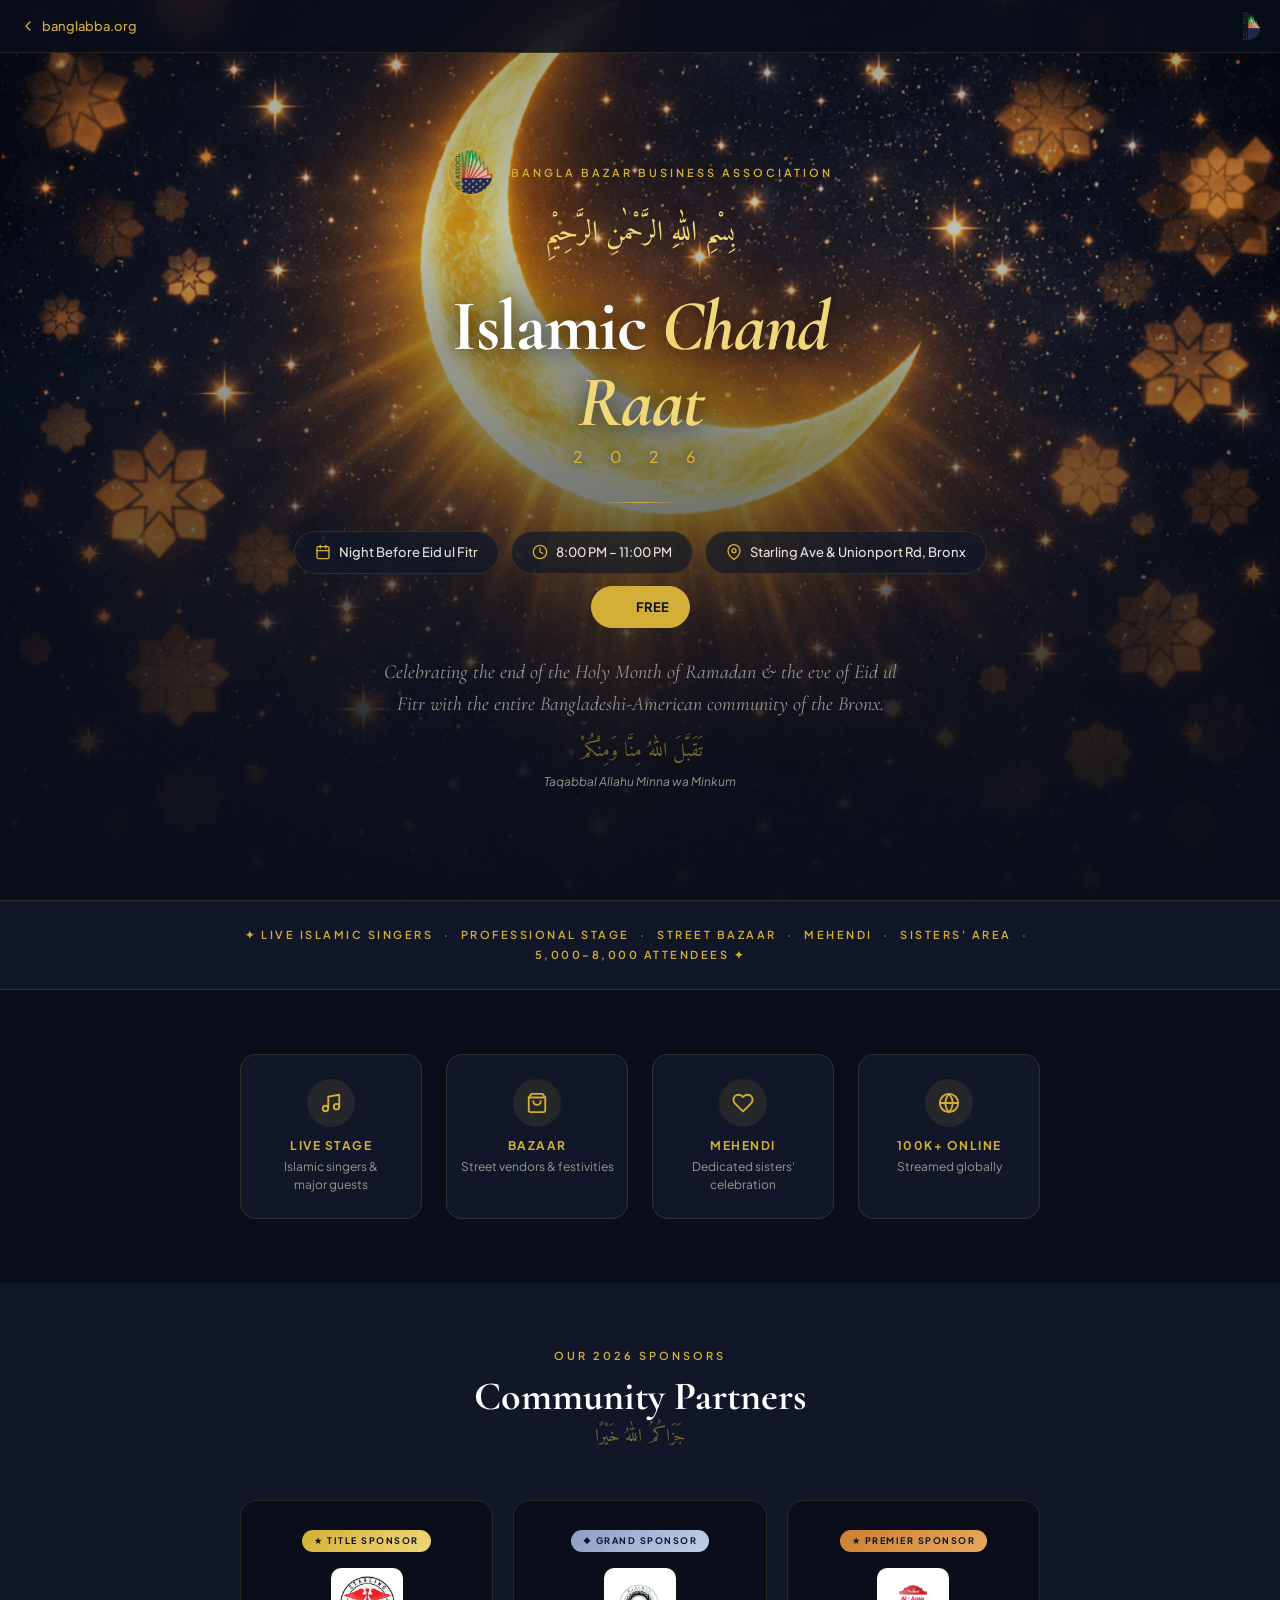
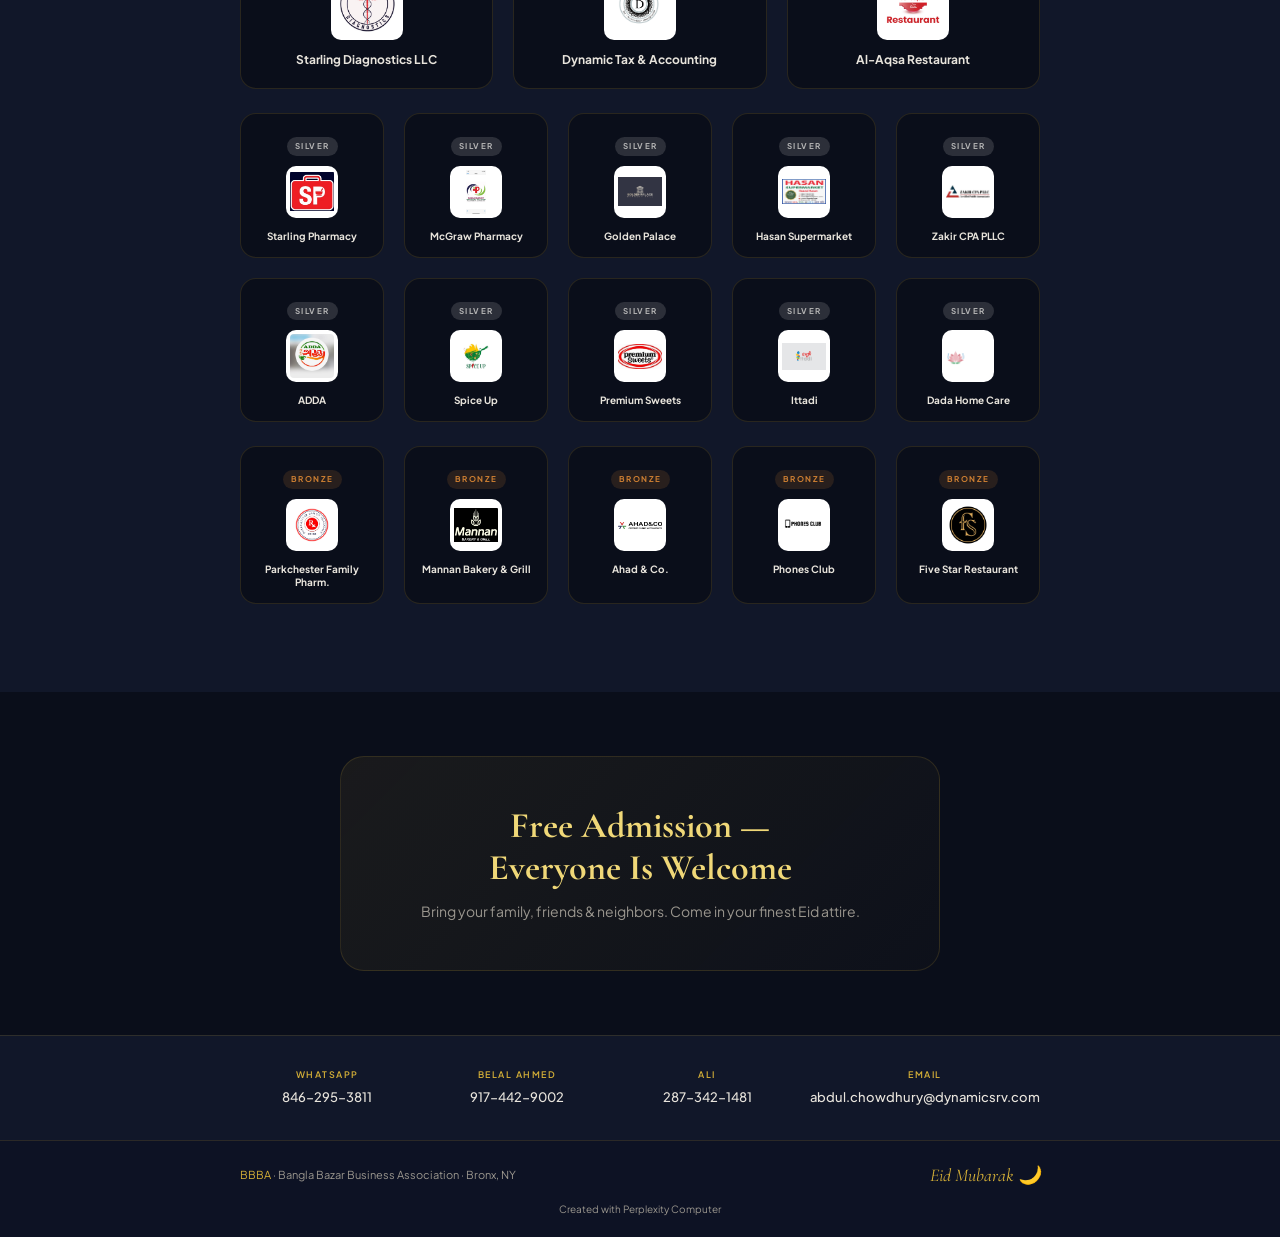
==== commit 40a7ef1f: "Fix sponsor tier assignments - move ADDA/Spice Up/Premium Sweets/Ittadi/Dada Home Care to Silver, re" ====
--- a/chand-raat/index.html
+++ b/chand-raat/index.html
@@ -475,7 +475,7 @@
 
 .tier-row.top { grid-template-columns: repeat(3, 1fr); }
 .tier-row.silver { grid-template-columns: repeat(5, 1fr); }
-.tier-row.bronze { grid-template-columns: repeat(3, 1fr); }
+.tier-row.bronze { grid-template-columns: repeat(5, 1fr); }
 
 .sponsor-card {
   text-align: center;
@@ -676,7 +676,7 @@
   }
 
   .tier-row.silver { grid-template-columns: repeat(3, 1fr); gap: 12px; }
-  .tier-row.bronze { grid-template-columns: repeat(2, 1fr); gap: 12px; }
+  .tier-row.bronze { grid-template-columns: repeat(3, 1fr); gap: 12px; }
 
   .contact-grid { grid-template-columns: repeat(2, 1fr); gap: 20px; }
 
@@ -853,6 +853,11 @@
       </div>
       <div class="sponsor-card small">
         <span class="sponsor-tier-label silver-label">Silver</span>
+        <div class="sponsor-logo-wrap"><img src="./assets/logo-mcgraw-pharmacy.jpg" alt="McGraw Pharmacy"></div>
+        <p class="sponsor-name">McGraw Pharmacy</p>
+      </div>
+      <div class="sponsor-card small">
+        <span class="sponsor-tier-label silver-label">Silver</span>
         <div class="sponsor-logo-wrap"><img src="./assets/logo-golden-palace.jpg" alt="Golden Palace"></div>
         <p class="sponsor-name">Golden Palace</p>
       </div>
@@ -868,8 +873,28 @@
       </div>
       <div class="sponsor-card small">
         <span class="sponsor-tier-label silver-label">Silver</span>
-        <div class="sponsor-logo-wrap"><img src="./assets/logo-mcgraw-pharmacy.jpg" alt="McGraw Pharmacy"></div>
-        <p class="sponsor-name">McGraw Pharmacy</p>
+        <div class="sponsor-logo-wrap"><img src="./assets/logo-adda.jpg" alt="ADDA"></div>
+        <p class="sponsor-name">ADDA</p>
+      </div>
+      <div class="sponsor-card small">
+        <span class="sponsor-tier-label silver-label">Silver</span>
+        <div class="sponsor-logo-wrap"><img src="./assets/logo-spice-up.jpg" alt="Spice Up"></div>
+        <p class="sponsor-name">Spice Up</p>
+      </div>
+      <div class="sponsor-card small">
+        <span class="sponsor-tier-label silver-label">Silver</span>
+        <div class="sponsor-logo-wrap"><img src="./assets/logo-premium-sweets.jpg" alt="Premium Sweets"></div>
+        <p class="sponsor-name">Premium Sweets</p>
+      </div>
+      <div class="sponsor-card small">
+        <span class="sponsor-tier-label silver-label">Silver</span>
+        <div class="sponsor-logo-wrap"><img src="./assets/logo-ittadi.jpg" alt="Ittadi"></div>
+        <p class="sponsor-name">Ittadi</p>
+      </div>
+      <div class="sponsor-card small">
+        <span class="sponsor-tier-label silver-label">Silver</span>
+        <div class="sponsor-logo-wrap"><img src="./assets/logo-dada-home-care.jpg" alt="Dada Home Care"></div>
+        <p class="sponsor-name">Dada Home Care</p>
       </div>
     </div>
 
@@ -892,33 +917,13 @@
       </div>
       <div class="sponsor-card small">
         <span class="sponsor-tier-label bronze-label">Bronze</span>
-        <div class="sponsor-logo-wrap"><img src="./assets/logo-halalbees.jpg" alt="Halalbees' Burgers"></div>
-        <p class="sponsor-name">Halalbees' Burgers</p>
-      </div>
-      <div class="sponsor-card small">
-        <span class="sponsor-tier-label bronze-label">Bronze</span>
-        <div class="sponsor-logo-wrap"><img src="./assets/logo-spice-up.jpg" alt="Spice Up"></div>
-        <p class="sponsor-name">Spice Up</p>
-      </div>
-      <div class="sponsor-card small">
-        <span class="sponsor-tier-label bronze-label">Bronze</span>
-        <div class="sponsor-logo-wrap"><img src="./assets/logo-premium-sweets.jpg" alt="Premium Sweets"></div>
-        <p class="sponsor-name">Premium Sweets</p>
-      </div>
-      <div class="sponsor-card small">
-        <span class="sponsor-tier-label bronze-label">Bronze</span>
-        <div class="sponsor-logo-wrap"><img src="./assets/logo-ittadi.jpg" alt="Ittadi"></div>
-        <p class="sponsor-name">Ittadi</p>
-      </div>
-      <div class="sponsor-card small">
-        <span class="sponsor-tier-label bronze-label">Bronze</span>
-        <div class="sponsor-logo-wrap"><img src="./assets/logo-dada-home-care.jpg" alt="Dada Home Care"></div>
-        <p class="sponsor-name">Dada Home Care</p>
-      </div>
-      <div class="sponsor-card small">
-        <span class="sponsor-tier-label bronze-label">Bronze</span>
         <div class="sponsor-logo-wrap"><img src="./assets/logo-phones-club.jpg" alt="Phones Club"></div>
         <p class="sponsor-name">Phones Club</p>
+      </div>
+      <div class="sponsor-card small">
+        <span class="sponsor-tier-label bronze-label">Bronze</span>
+        <div class="sponsor-logo-wrap"><img src="./assets/logo-five-star.jpg" alt="Five Star Restaurant"></div>
+        <p class="sponsor-name">Five Star Restaurant</p>
       </div>
     </div>
   </div>
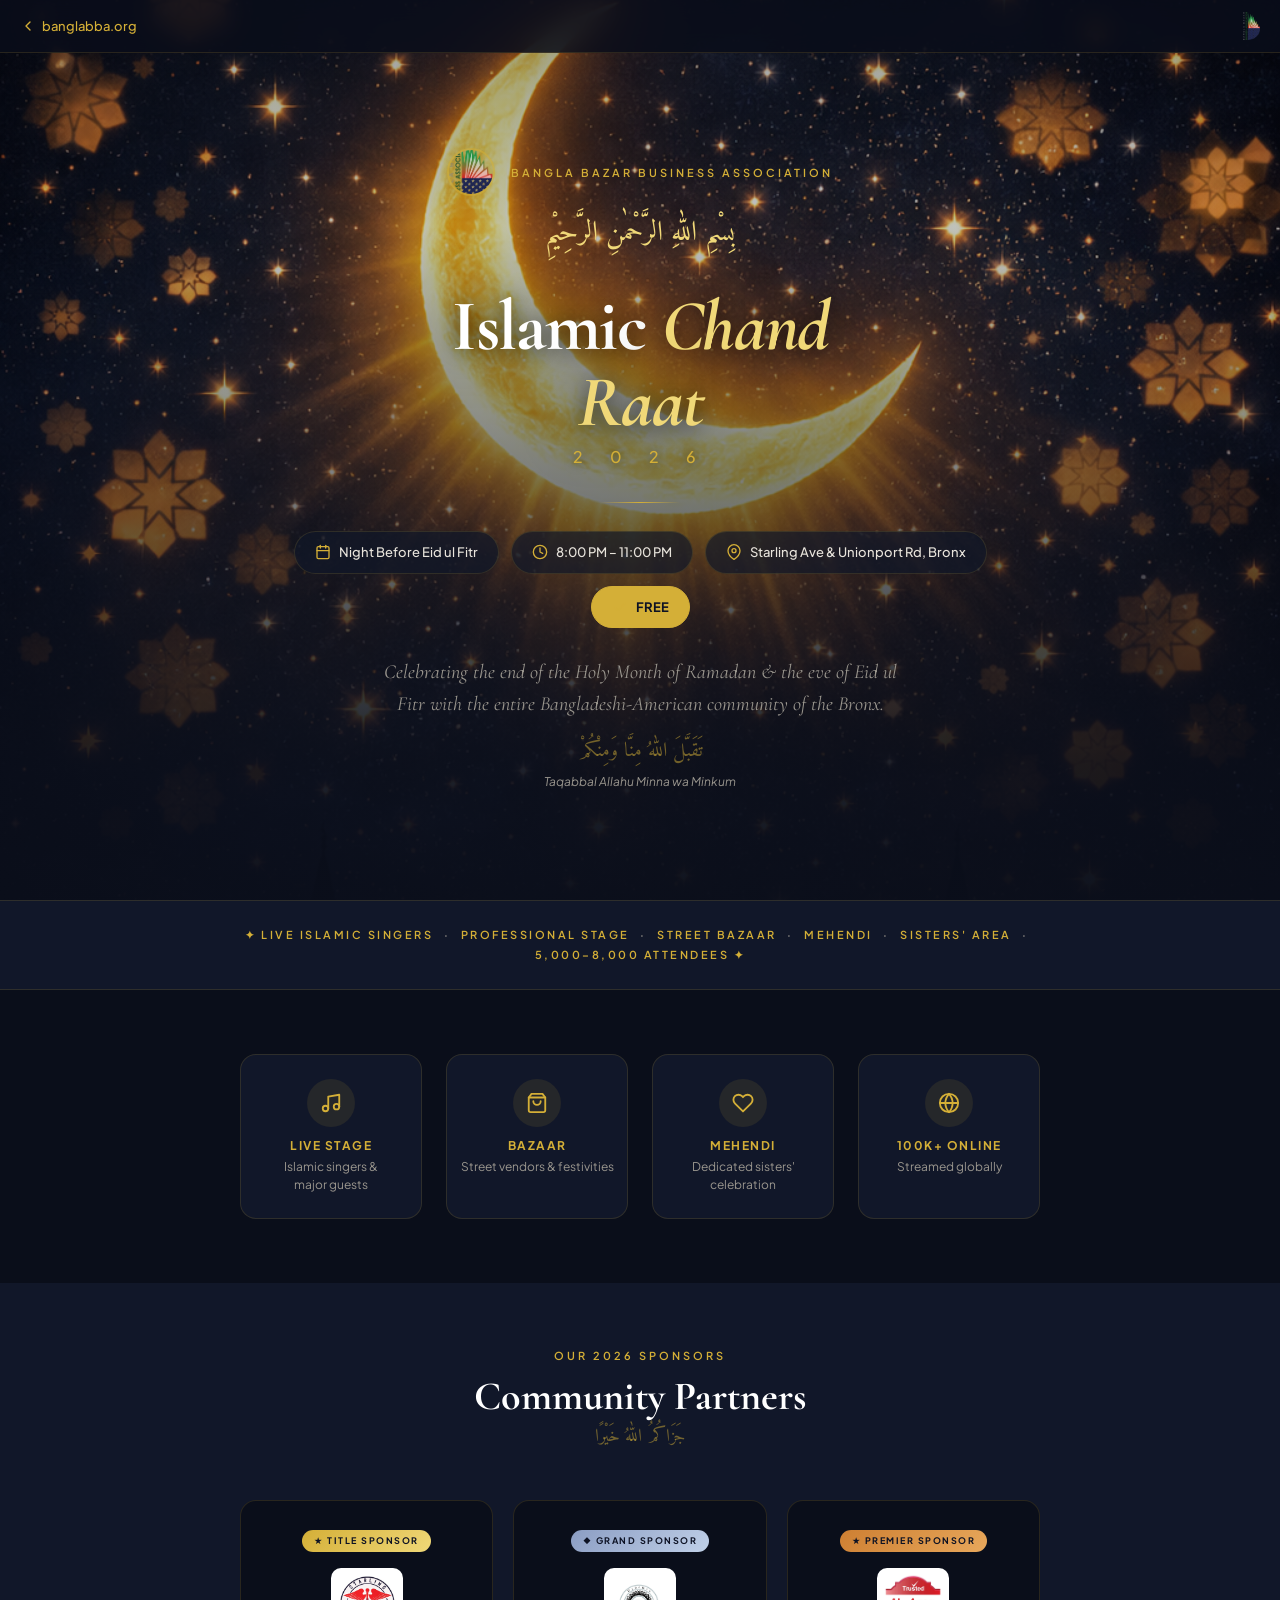
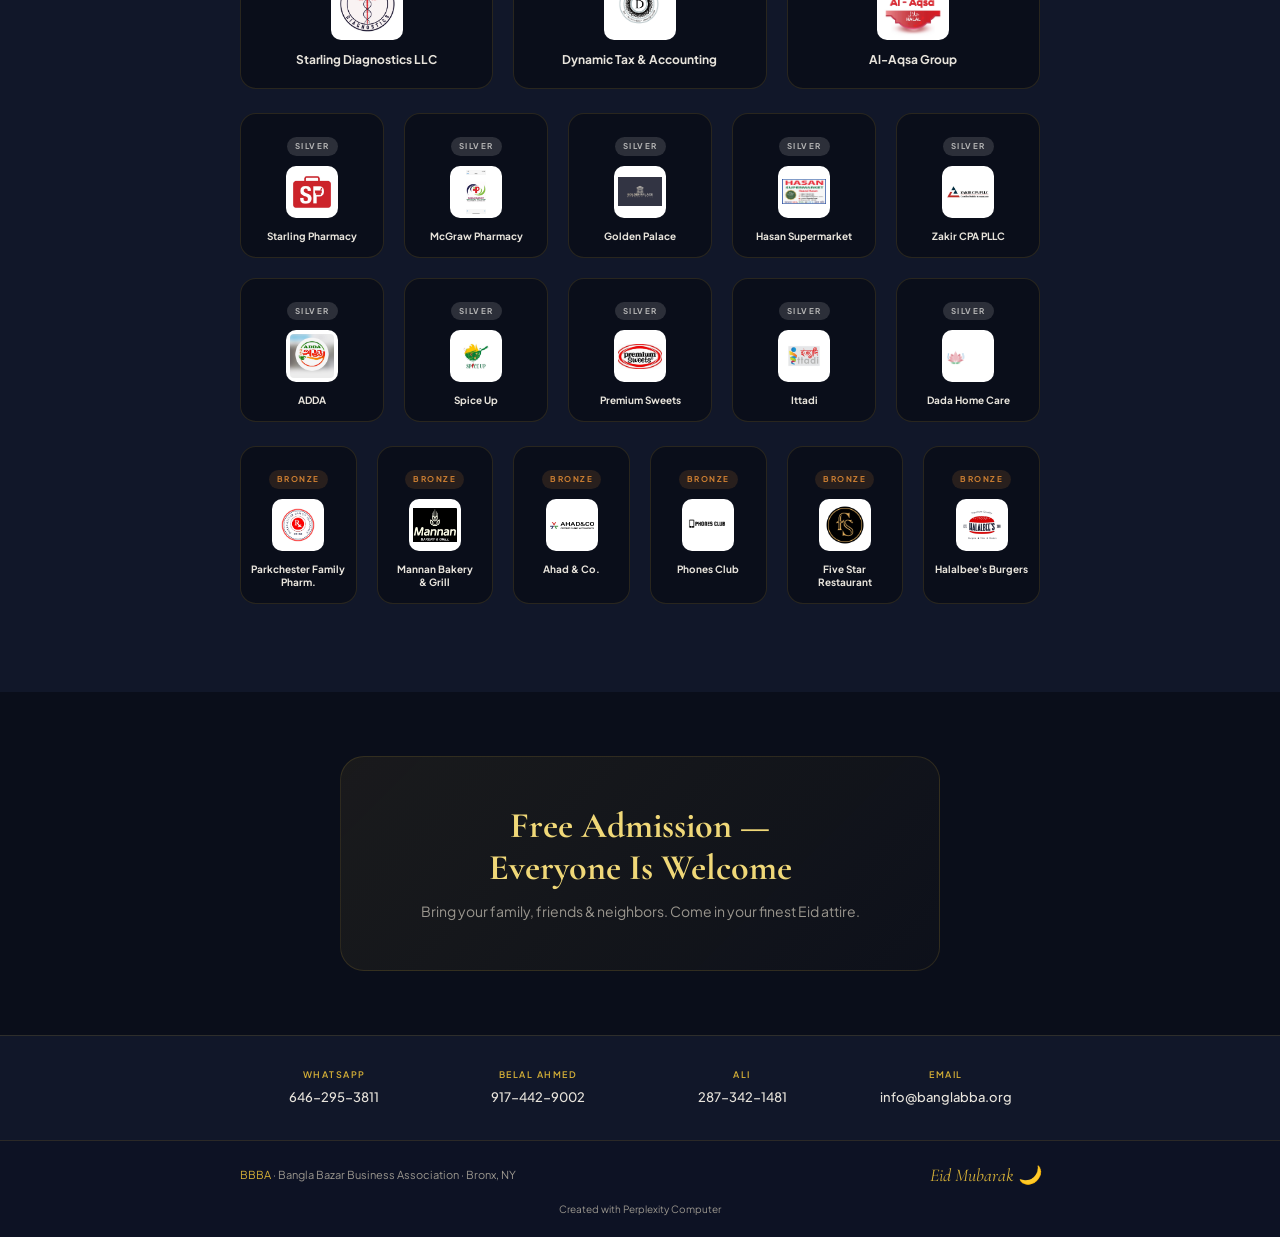
==== commit db10b3df: "SEO optimization + logo updates + Halalbees sponsor Homepage (index.html): - Added canonical URL, Tw" ====
--- a/chand-raat/index.html
+++ b/chand-raat/index.html
@@ -12,23 +12,48 @@
         https://www.perplexity.ai/computer
 -->
 
-<!-- Perplexity Computer Attribution — SEO Meta Tags -->
+<!-- Perplexity Computer Attribution -->
 <meta name="generator" content="Perplexity Computer">
-<meta name="author" content="Perplexity Computer">
+<meta name="author" content="Bangla Bazar Business Association (BBBA)">
 <meta property="og:see_also" content="https://www.perplexity.ai/computer">
 <link rel="author" href="https://www.perplexity.ai/computer">
 
 <meta charset="UTF-8">
 <meta name="viewport" content="width=device-width, initial-scale=1.0">
-<title>Islamic Chand Raat 2026 — Bangla Bazar Business Association</title>
-<meta name="description" content="Join us for the Islamic Chand Raat 2026 celebration on the eve of Eid ul Fitr. Free admission, live Islamic singers, street bazaar, mehendi, and more. Starling Ave & Unionport Rd, Bronx.">
-
-<!-- Open Graph -->
-<meta property="og:title" content="Islamic Chand Raat 2026 — Bronx, NY">
-<meta property="og:description" content="Celebrating the end of Ramadan with the Bangladeshi-American community. Free admission, 5,000-8,000 attendees expected. 8-11 PM at Starling Ave & Unionport Rd, Bronx.">
+
+<!-- Primary SEO -->
+<title>Islamic Chand Raat 2026 — Biggest Chand Raat in New York | BBBA</title>
+<meta name="description" content="Biggest Islamic Chand Raat in New York. Free admission, live Islamic singers, street bazaar, mehendi. March 19, 8-11 PM, Starling Ave, Bronx. By BBBA.">
+<meta name="keywords" content="Chand Raat 2026, Chand Raat New York, Chand Raat Bronx, Islamic Chand Raat, Eid ul Fitr 2026, Bangla Bazar Business Association, BBBA, Bangladeshi community Bronx, Eid celebration New York, Chand Raat mela, Ramadan 2026, Eid Mubarak, Bengali event NYC">
+<link rel="canonical" href="https://banglabba.org/chand-raat/">
+
+<!-- Open Graph / Facebook -->
 <meta property="og:type" content="website">
+<meta property="og:site_name" content="Bangla Bazar Business Association">
+<meta property="og:title" content="Islamic Chand Raat 2026 — Biggest Chand Raat in New York">
+<meta property="og:description" content="Free Chand Raat celebration on the eve of Eid ul Fitr. Live Islamic singers, street bazaar, mehendi, sisters' area. March 19, 8-11 PM. Starling Ave & Unionport Rd, Bronx, NY.">
+<meta property="og:image" content="https://banglabba.org/chand-raat/assets/hero-bg.png">
+<meta property="og:image:width" content="1920">
+<meta property="og:image:height" content="1080">
+<meta property="og:image:alt" content="Islamic Chand Raat 2026 — Golden crescent moon over a starry night sky">
 <meta property="og:url" content="https://banglabba.org/chand-raat/">
-<meta property="og:image" content="./assets/hero-bg.png">
+<meta property="og:locale" content="en_US">
+
+<!-- Twitter Card -->
+<meta name="twitter:card" content="summary_large_image">
+<meta name="twitter:title" content="Islamic Chand Raat 2026 — Biggest Chand Raat in New York">
+<meta name="twitter:description" content="Free Chand Raat celebration on the eve of Eid ul Fitr. Live Islamic singers, street bazaar, mehendi. March 19, 8-11 PM, Bronx, NY.">
+<meta name="twitter:image" content="https://banglabba.org/chand-raat/assets/hero-bg.png">
+<meta name="twitter:image:alt" content="Islamic Chand Raat 2026 — Golden crescent moon over a starry night sky">
+
+<!-- Geo / Location SEO -->
+<meta name="geo.region" content="US-NY">
+<meta name="geo.placename" content="Bronx, New York">
+<meta name="geo.position" content="40.8370;-73.8654">
+<meta name="ICBM" content="40.8370, -73.8654">
+
+<!-- Mobile -->
+<meta name="theme-color" content="#0a0e1a">
 
 <!-- Favicon -->
 <link rel="icon" href="../assets/bbba-favicon.png" type="image/png">
@@ -36,14 +61,17 @@
 <!-- Fonts -->
 <link href="https://fonts.googleapis.com/css2?family=Cormorant+Garamond:ital,wght@0,400;0,600;0,700;1,400&family=Plus+Jakarta+Sans:wght@300;400;500;600;700&family=Amiri:wght@400;700&display=swap" rel="stylesheet">
 
-<!-- Structured Data -->
+<!-- JSON-LD: Event (Google Rich Results) -->
 <script type="application/ld+json">
 {
   "@context": "https://schema.org",
   "@type": "Event",
   "name": "Islamic Chand Raat 2026",
+  "alternateName": "Biggest Chand Raat Program in New York",
+  "description": "Celebrating the end of the Holy Month of Ramadan and the eve of Eid ul Fitr with the entire Bangladeshi-American community of the Bronx. Live Islamic singers, professional stage, street bazaar, mehendi, sisters' area, and additional street heating arranged. Free admission for all.",
   "startDate": "2026-03-19T20:00:00-04:00",
   "endDate": "2026-03-19T23:00:00-04:00",
+  "eventStatus": "https://schema.org/EventScheduled",
   "eventAttendanceMode": "https://schema.org/OfflineEventAttendanceMode",
   "location": {
     "@type": "Place",
@@ -55,20 +83,60 @@
       "addressRegion": "NY",
       "postalCode": "10462",
       "addressCountry": "US"
+    },
+    "geo": {
+      "@type": "GeoCoordinates",
+      "latitude": 40.8370,
+      "longitude": -73.8654
     }
   },
+  "image": ["https://banglabba.org/chand-raat/assets/hero-bg.png"],
   "organizer": {
     "@type": "Organization",
     "name": "Bangla Bazar Business Association",
-    "url": "https://banglabba.org"
+    "alternateName": "BBBA",
+    "url": "https://banglabba.org",
+    "email": "info@banglabba.org",
+    "telephone": "+1-646-295-3811"
+  },
+  "offers": {
+    "@type": "Offer",
+    "price": "0",
+    "priceCurrency": "USD",
+    "availability": "https://schema.org/InStock",
+    "url": "https://banglabba.org/chand-raat/",
+    "description": "Free admission for all"
   },
   "isAccessibleForFree": true,
-  "description": "Celebrating the end of the Holy Month of Ramadan and the eve of Eid ul Fitr with the Bangladeshi-American community of the Bronx.",
+  "inLanguage": ["en", "bn"],
+  "audience": {
+    "@type": "Audience",
+    "audienceType": "Family friendly, Bangladeshi-American community, Muslim community"
+  },
+  "maximumAttendeeCapacity": 8000,
+  "typicalAgeRange": "All ages",
+  "sponsor": [
+    {"@type": "Organization", "name": "Starling Diagnostics LLC", "url": "https://starlingdiagnostics.com"},
+    {"@type": "Organization", "name": "Dynamic Tax & Accounting", "url": "https://dynamicsrv.com"},
+    {"@type": "Organization", "name": "Al-Aqsa Group", "url": "https://bronx.alaqsarestaurant.com"}
+  ],
   "creator": {
     "@type": "SoftwareApplication",
     "name": "Perplexity Computer",
     "url": "https://www.perplexity.ai/computer"
   }
+}
+</script>
+
+<!-- JSON-LD: BreadcrumbList -->
+<script type="application/ld+json">
+{
+  "@context": "https://schema.org",
+  "@type": "BreadcrumbList",
+  "itemListElement": [
+    {"@type": "ListItem", "position": 1, "name": "Bangla Bazar Business Association", "item": "https://banglabba.org"},
+    {"@type": "ListItem", "position": 2, "name": "Islamic Chand Raat 2026", "item": "https://banglabba.org/chand-raat/"}
+  ]
 }
 </script>
 
@@ -475,7 +543,7 @@
 
 .tier-row.top { grid-template-columns: repeat(3, 1fr); }
 .tier-row.silver { grid-template-columns: repeat(5, 1fr); }
-.tier-row.bronze { grid-template-columns: repeat(5, 1fr); }
+.tier-row.bronze { grid-template-columns: repeat(6, 1fr); }
 
 .sponsor-card {
   text-align: center;
@@ -839,8 +907,8 @@
       </div>
       <div class="sponsor-card tier-premier">
         <span class="sponsor-tier-label">★ Premier Sponsor</span>
-        <div class="sponsor-logo-wrap"><img src="./assets/logo-al-aqsa.jpg" alt="Al-Aqsa Restaurant"></div>
-        <p class="sponsor-name">Al-Aqsa Restaurant</p>
+        <div class="sponsor-logo-wrap"><img src="./assets/logo-al-aqsa.jpg" alt="Al-Aqsa Group"></div>
+        <p class="sponsor-name">Al-Aqsa Group</p>
       </div>
     </div>
 
@@ -924,6 +992,11 @@
         <span class="sponsor-tier-label bronze-label">Bronze</span>
         <div class="sponsor-logo-wrap"><img src="./assets/logo-five-star.jpg" alt="Five Star Restaurant"></div>
         <p class="sponsor-name">Five Star Restaurant</p>
+      </div>
+      <div class="sponsor-card small">
+        <span class="sponsor-tier-label bronze-label">Bronze</span>
+        <div class="sponsor-logo-wrap"><img src="./assets/logo-halalbees.jpg" alt="Halalbee's Burgers"></div>
+        <p class="sponsor-name">Halalbee's Burgers</p>
       </div>
     </div>
   </div>
@@ -944,7 +1017,7 @@
   <div class="contact-grid">
     <div>
       <p class="contact-item-label">WhatsApp</p>
-      <p class="contact-item-value"><a href="tel:8462953811">846-295-3811</a></p>
+      <p class="contact-item-value"><a href="tel:6462953811">646-295-3811</a></p>
     </div>
     <div>
       <p class="contact-item-label">Belal Ahmed</p>
@@ -956,7 +1029,7 @@
     </div>
     <div>
       <p class="contact-item-label">Email</p>
-      <p class="contact-item-value"><a href="mailto:abdul.chowdhury@dynamicsrv.com">abdul.chowdhury@dynamicsrv.com</a></p>
+      <p class="contact-item-value"><a href="mailto:info@banglabba.org">info@banglabba.org</a></p>
     </div>
   </div>
 </div>
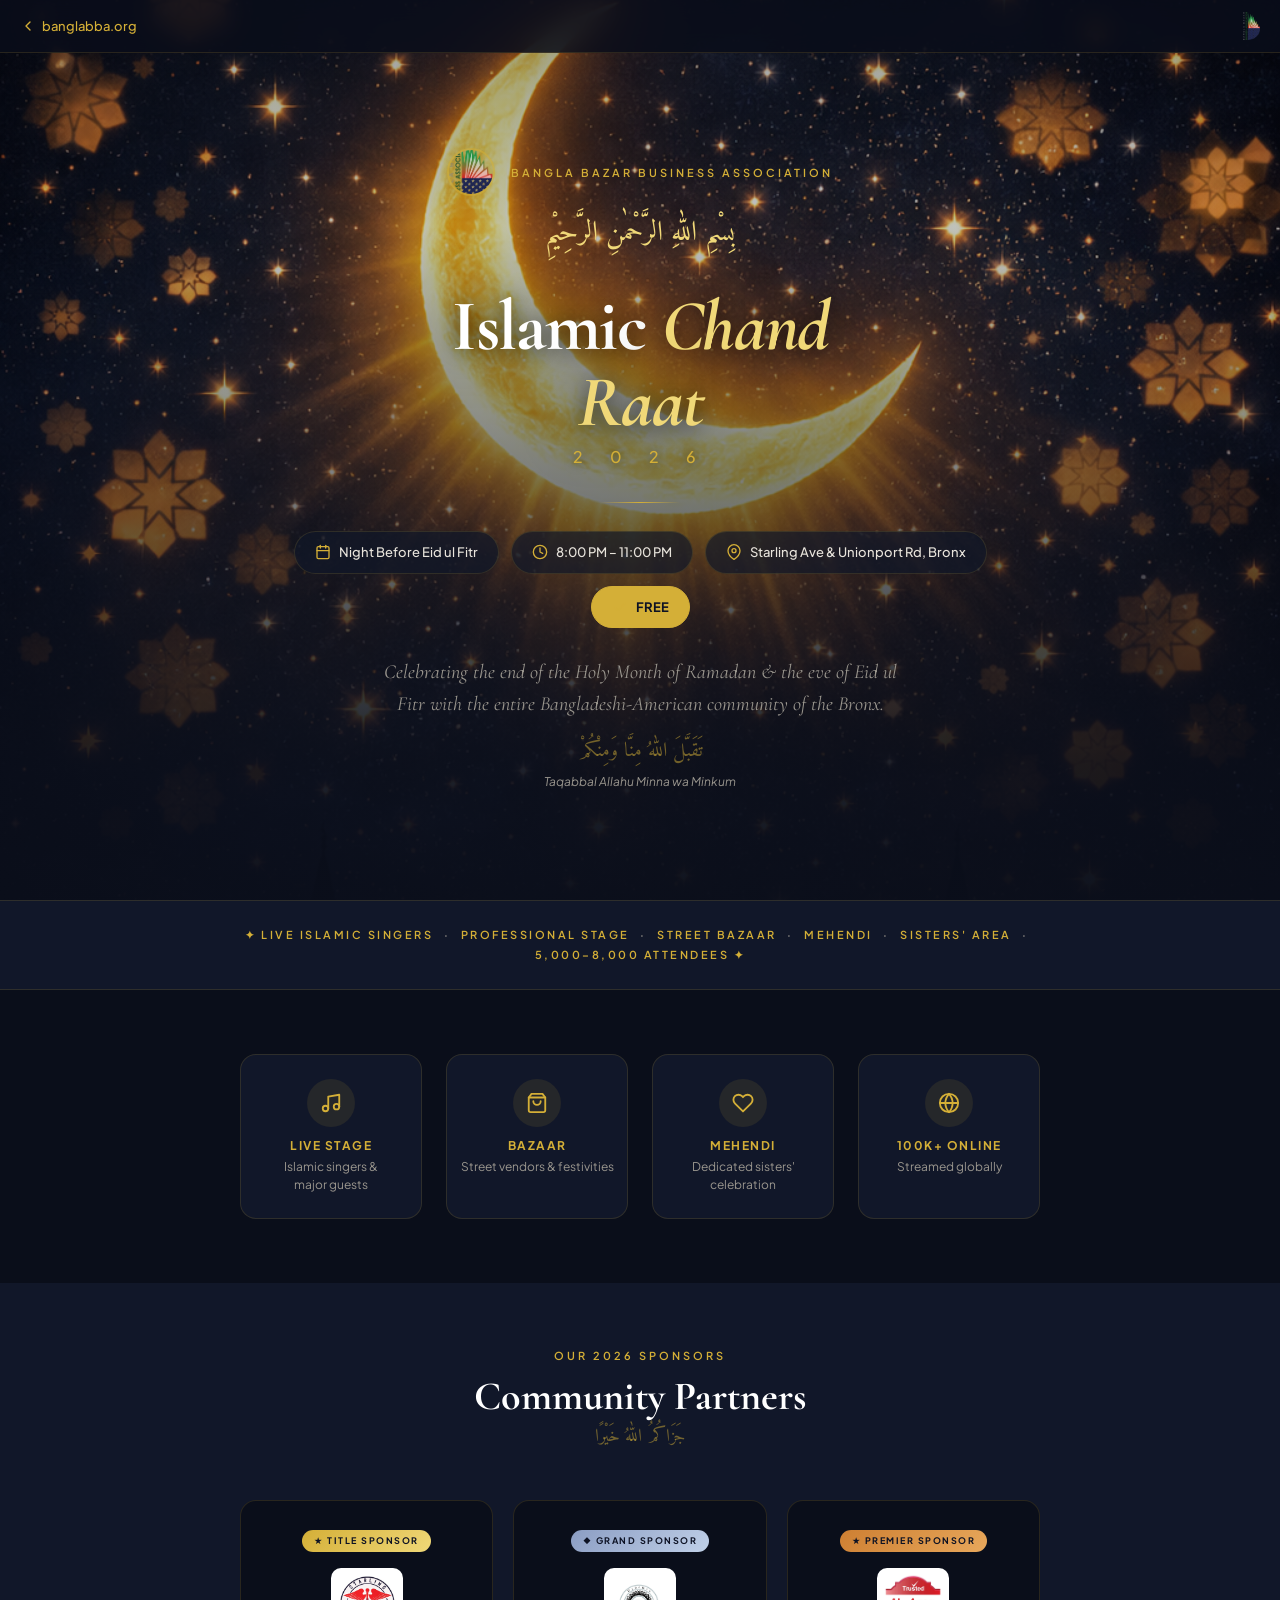
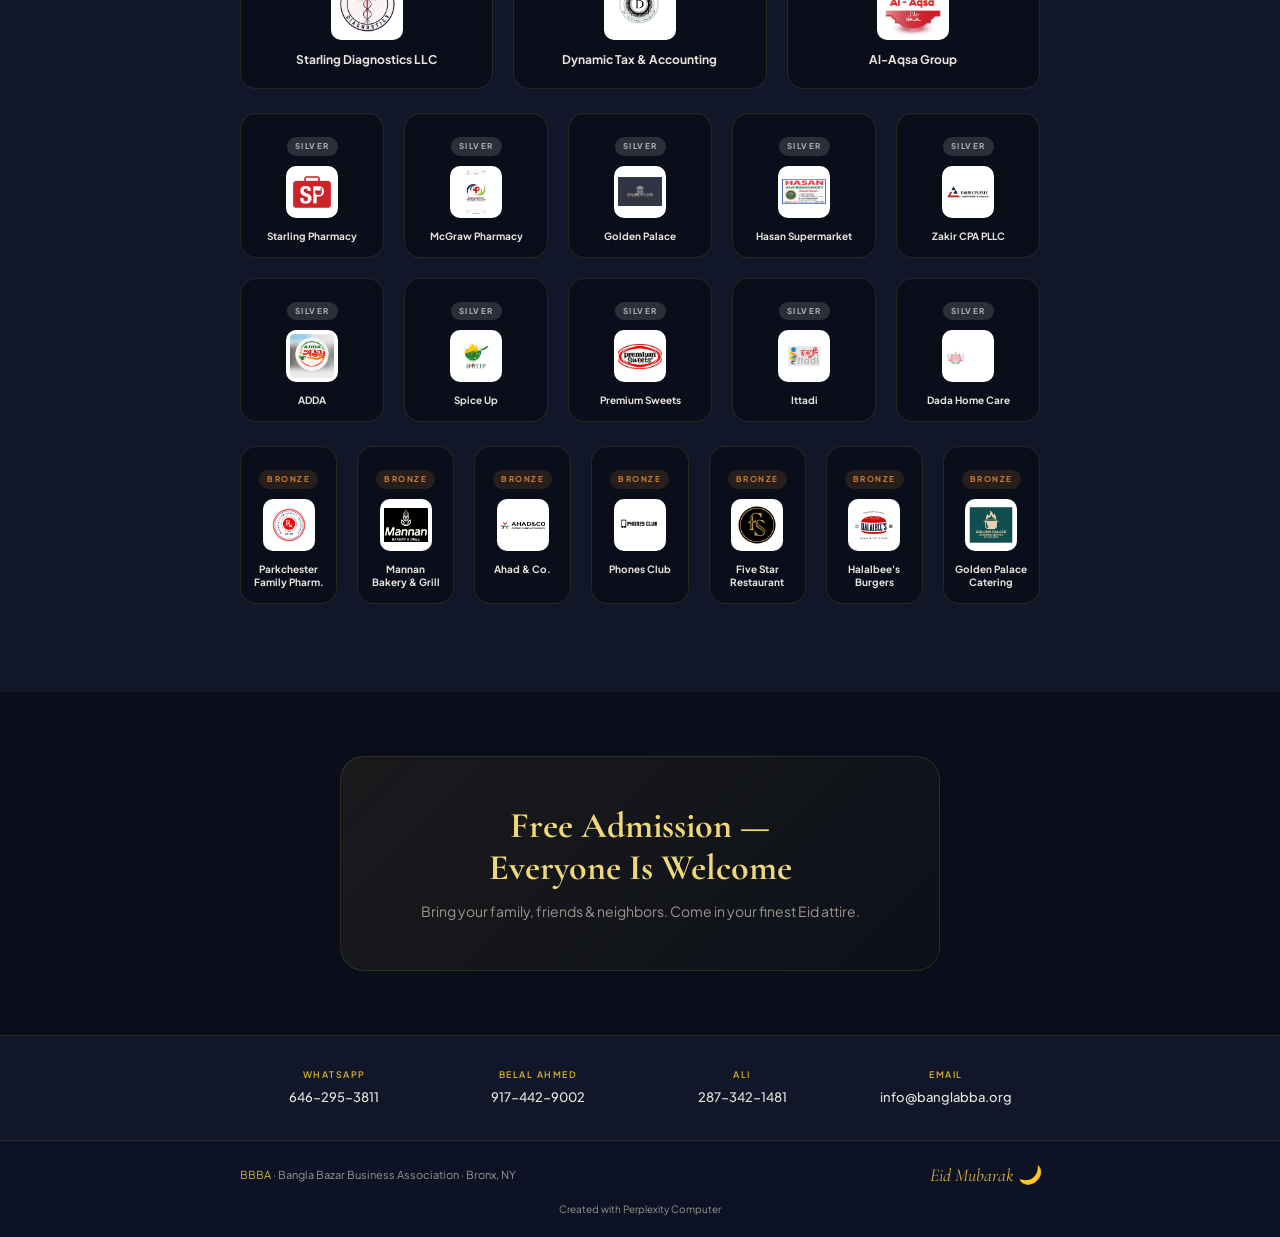
==== commit f4a1c999: "Add Golden Palace Catering Service as Bronze sponsor" ====
--- a/chand-raat/index.html
+++ b/chand-raat/index.html
@@ -543,7 +543,7 @@
 
 .tier-row.top { grid-template-columns: repeat(3, 1fr); }
 .tier-row.silver { grid-template-columns: repeat(5, 1fr); }
-.tier-row.bronze { grid-template-columns: repeat(6, 1fr); }
+.tier-row.bronze { grid-template-columns: repeat(7, 1fr); }
 
 .sponsor-card {
   text-align: center;
@@ -998,6 +998,11 @@
         <div class="sponsor-logo-wrap"><img src="./assets/logo-halalbees.jpg" alt="Halalbee's Burgers"></div>
         <p class="sponsor-name">Halalbee's Burgers</p>
       </div>
+      <div class="sponsor-card small">
+        <span class="sponsor-tier-label bronze-label">Bronze</span>
+        <div class="sponsor-logo-wrap"><img src="./assets/logo-golden-palace-catering.jpg" alt="Golden Palace Catering Service"></div>
+        <p class="sponsor-name">Golden Palace Catering</p>
+      </div>
     </div>
   </div>
 </section>
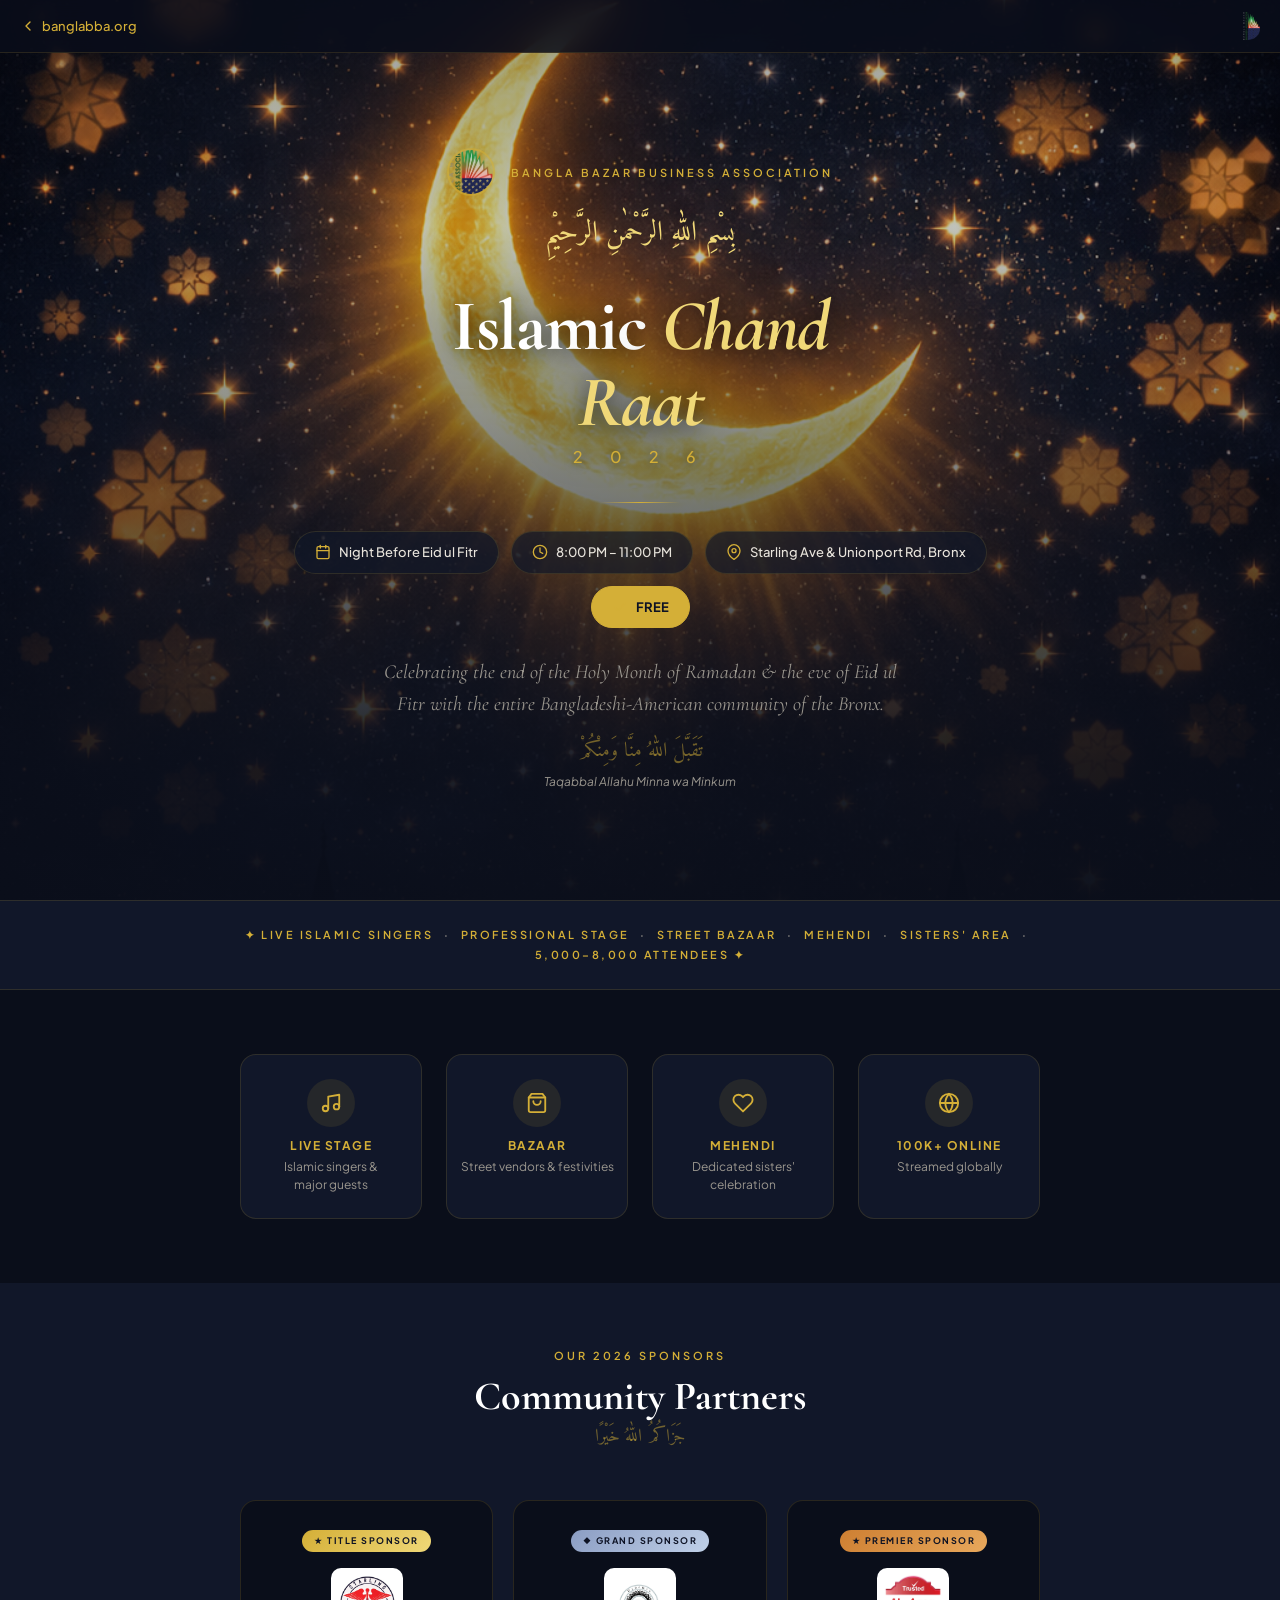
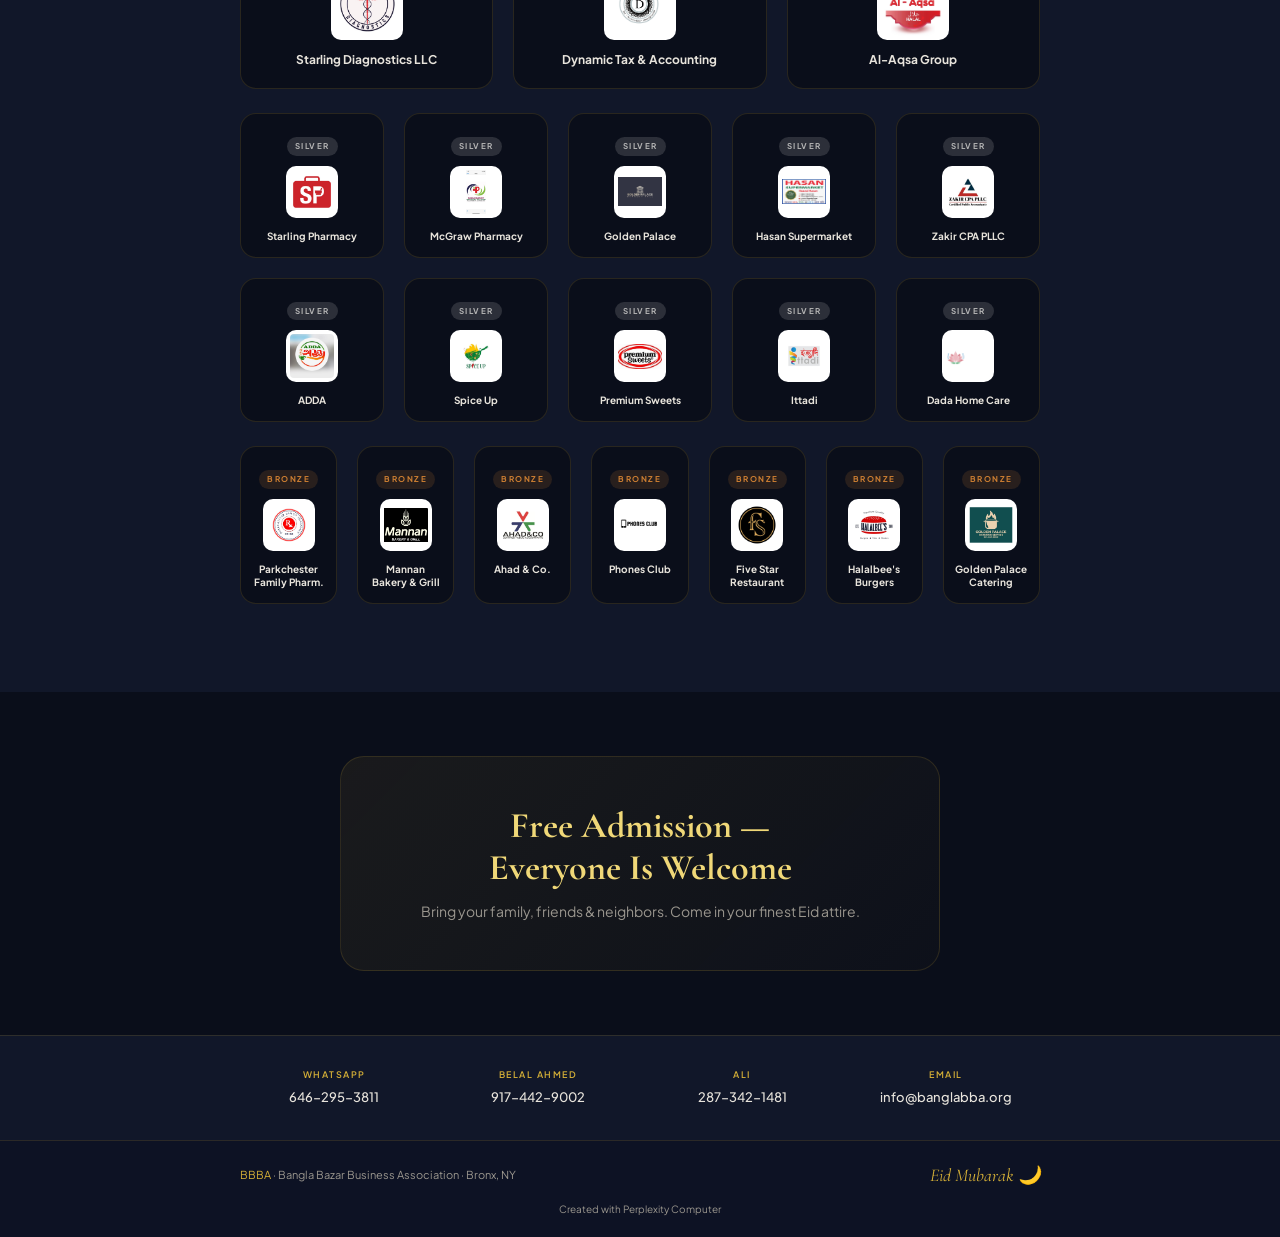
==== commit 36b439cf: "Add Health section with Starling Diagnostics, logos on business cards, link sponsor logos to website" ====
--- a/chand-raat/index.html
+++ b/chand-raat/index.html
@@ -897,17 +897,17 @@
     <div class="tier-row top">
       <div class="sponsor-card tier-title">
         <span class="sponsor-tier-label">★ Title Sponsor</span>
-        <div class="sponsor-logo-wrap"><img src="./assets/logo-starling-diagnostics.jpg" alt="Starling Diagnostics LLC"></div>
+        <div class="sponsor-logo-wrap"><a href="https://starlingdiagnostics.com" target="_blank" rel="noopener noreferrer"><img src="./assets/logo-starling-diagnostics.jpg" alt="Starling Diagnostics LLC"></a></div>
         <p class="sponsor-name">Starling Diagnostics LLC</p>
       </div>
       <div class="sponsor-card tier-grand">
         <span class="sponsor-tier-label">◆ Grand Sponsor</span>
-        <div class="sponsor-logo-wrap"><img src="./assets/logo-dynamic-tax.jpg" alt="Dynamic Tax & Accounting"></div>
+        <div class="sponsor-logo-wrap"><a href="https://dynamicsrv.com" target="_blank" rel="noopener noreferrer"><img src="./assets/logo-dynamic-tax.jpg" alt="Dynamic Tax & Accounting"></a></div>
         <p class="sponsor-name">Dynamic Tax &amp; Accounting</p>
       </div>
       <div class="sponsor-card tier-premier">
         <span class="sponsor-tier-label">★ Premier Sponsor</span>
-        <div class="sponsor-logo-wrap"><img src="./assets/logo-al-aqsa.jpg" alt="Al-Aqsa Group"></div>
+        <div class="sponsor-logo-wrap"><a href="https://bronx.alaqsarestaurant.com" target="_blank" rel="noopener noreferrer"><img src="./assets/logo-al-aqsa.jpg" alt="Al-Aqsa Group"></a></div>
         <p class="sponsor-name">Al-Aqsa Group</p>
       </div>
     </div>
@@ -916,7 +916,7 @@
     <div class="tier-row silver">
       <div class="sponsor-card small">
         <span class="sponsor-tier-label silver-label">Silver</span>
-        <div class="sponsor-logo-wrap"><img src="./assets/logo-starling-pharmacy.jpg" alt="Starling Pharmacy"></div>
+        <div class="sponsor-logo-wrap"><a href="https://starlingpharmacy.com" target="_blank" rel="noopener noreferrer"><img src="./assets/logo-starling-pharmacy.jpg" alt="Starling Pharmacy"></a></div>
         <p class="sponsor-name">Starling Pharmacy</p>
       </div>
       <div class="sponsor-card small">
@@ -936,7 +936,7 @@
       </div>
       <div class="sponsor-card small">
         <span class="sponsor-tier-label silver-label">Silver</span>
-        <div class="sponsor-logo-wrap"><img src="./assets/logo-zakir-cpa.jpg" alt="Zakir CPA PLLC"></div>
+        <div class="sponsor-logo-wrap"><a href="https://zakircpa.com" target="_blank" rel="noopener noreferrer"><img src="./assets/logo-zakir-cpa.jpg" alt="Zakir CPA PLLC"></a></div>
         <p class="sponsor-name">Zakir CPA PLLC</p>
       </div>
       <div class="sponsor-card small">
@@ -961,7 +961,7 @@
       </div>
       <div class="sponsor-card small">
         <span class="sponsor-tier-label silver-label">Silver</span>
-        <div class="sponsor-logo-wrap"><img src="./assets/logo-dada-home-care.jpg" alt="Dada Home Care"></div>
+        <div class="sponsor-logo-wrap"><a href="https://dadahomecare.com" target="_blank" rel="noopener noreferrer"><img src="./assets/logo-dada-home-care.jpg" alt="Dada Home Care"></a></div>
         <p class="sponsor-name">Dada Home Care</p>
       </div>
     </div>
@@ -980,7 +980,7 @@
       </div>
       <div class="sponsor-card small">
         <span class="sponsor-tier-label bronze-label">Bronze</span>
-        <div class="sponsor-logo-wrap"><img src="./assets/logo-ahad-co.jpg" alt="Ahad & Co."></div>
+        <div class="sponsor-logo-wrap"><a href="https://ahadandco.com" target="_blank" rel="noopener noreferrer"><img src="./assets/logo-ahad-co.jpg" alt="Ahad & Co."></a></div>
         <p class="sponsor-name">Ahad &amp; Co.</p>
       </div>
       <div class="sponsor-card small">
@@ -995,7 +995,7 @@
       </div>
       <div class="sponsor-card small">
         <span class="sponsor-tier-label bronze-label">Bronze</span>
-        <div class="sponsor-logo-wrap"><img src="./assets/logo-halalbees.jpg" alt="Halalbee's Burgers"></div>
+        <div class="sponsor-logo-wrap"><a href="https://halalbees.com" target="_blank" rel="noopener noreferrer"><img src="./assets/logo-halalbees.jpg" alt="Halalbee's Burgers"></a></div>
         <p class="sponsor-name">Halalbee's Burgers</p>
       </div>
       <div class="sponsor-card small">
